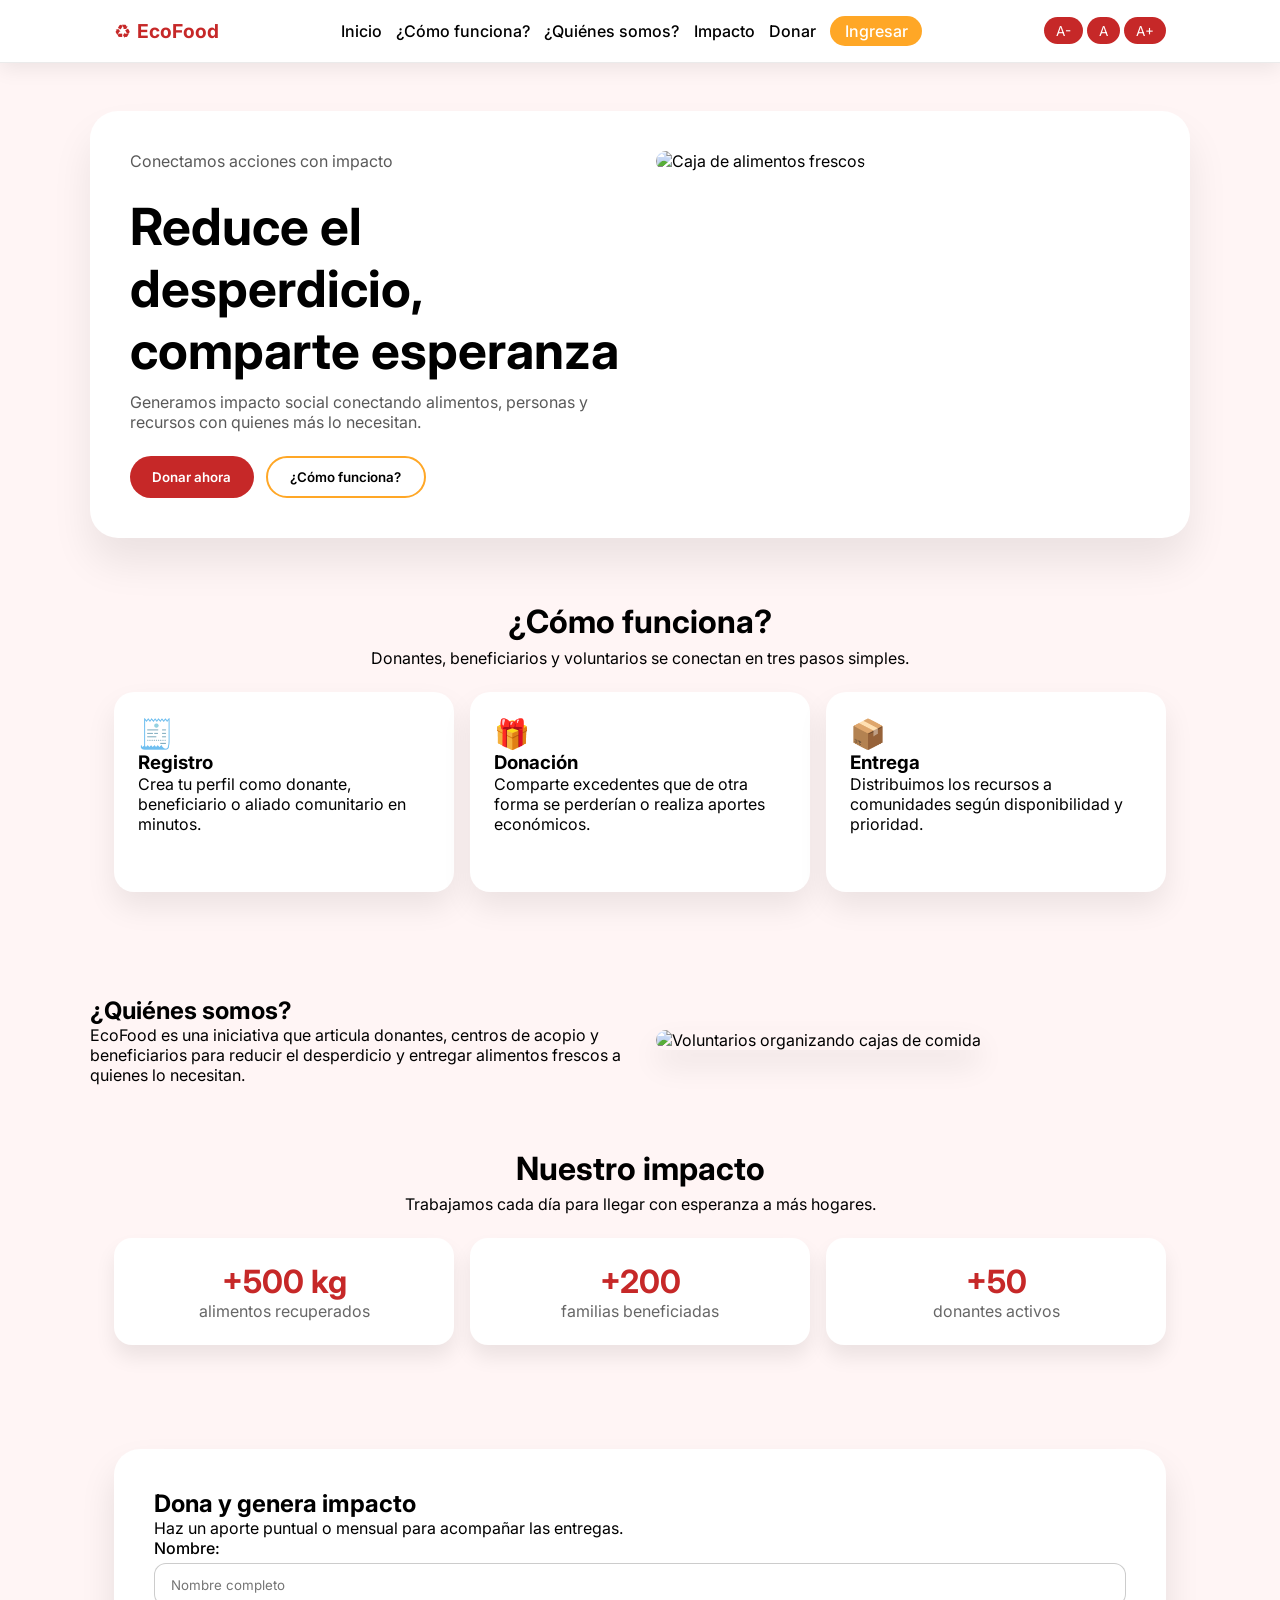
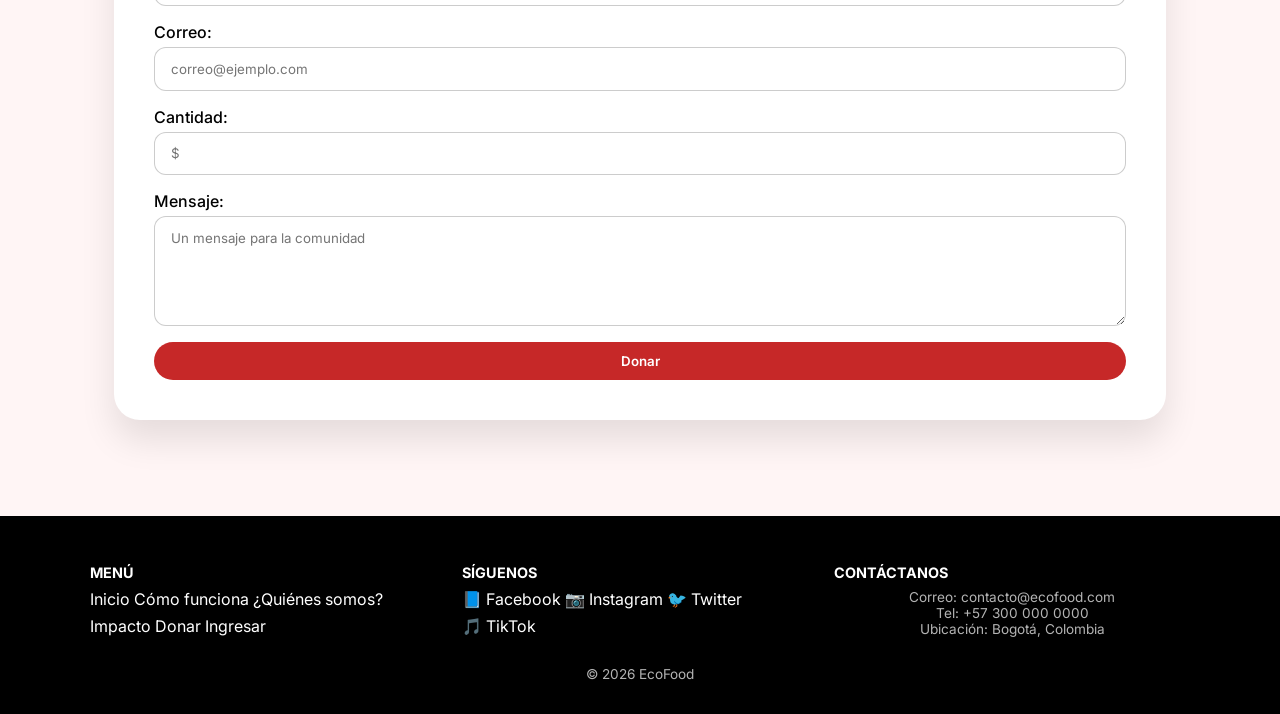
==== Ecofood/Index.html @ e8efbdf1 "Reconstruction of the design and color" ====
﻿<!DOCTYPE html>
<html lang="es">
  <head>
    <meta charset="UTF-8" />
    <meta name="viewport" content="width=device-width, initial-scale=1" />
    <title>EcoFood | Reduce el desperdicio</title>
    <link rel="preconnect" href="https://fonts.googleapis.com" />
    <link rel="preconnect" href="https://fonts.gstatic.com" crossorigin />
    <link
      href="https://fonts.googleapis.com/css2?family=Inter:wght@400;500;600;700&display=swap"
      rel="stylesheet"
    />
    <link rel="stylesheet" href="css/styles.css" />
  </head>
  <body>
    <header class="top-bar">
      <div class="top-bar__inner">
        <div class="logo">
          <span class="leaf">♻️</span>
          <span>EcoFood</span>
        </div>
        <nav>
          <a href="#inicio">Inicio</a>
          <a href="#como-funciona">¿Cómo funciona?</a>
          <a href="#quienes">¿Quiénes somos?</a>
          <a href="#impacto">Impacto</a>
          <a href="#donar">Donar</a>
          <a href="#login" class="nav-login">Ingresar</a>
        </nav>
        <div class="text-controls">
          <button type="button" class="text-control" data-font-control="decrease">A-</button>
          <button type="button" class="text-control" data-font-control="reset">A</button>
          <button type="button" class="text-control" data-font-control="increase">A+</button>
        </div>
      </div>
    </header>

    <main>
      <section class="hero" id="inicio">
        <div class="hero__copy">
          <p class="eyebrow">Conectamos acciones con impacto</p>
          <h1>Reduce el desperdicio, comparte esperanza</h1>
          <p>
            Generamos impacto social conectando alimentos, personas y recursos con quienes más lo necesitan.
          </p>
          <div class="hero__actions">
            <button class="solid">Donar ahora</button>
            <button class="outline">¿Cómo funciona?</button>
          </div>
        </div>
        <div class="hero__image">
          <img
            src="https://images.unsplash.com/photo-1434523219761-5c47e5a502f5?auto=format&fit=crop&w=800&q=80"
            alt="Caja de alimentos frescos"
          />
        </div>
      </section>

      <section class="how" id="como-funciona">
        <div class="section-heading">
          <h2>¿Cómo funciona?</h2>
          <p>Donantes, beneficiarios y voluntarios se conectan en tres pasos simples.</p>
        </div>
        <div class="grid">
          <article class="card">
            <span class="icon">🧾</span>
            <h3>Registro</h3>
            <p>Crea tu perfil como donante, beneficiario o aliado comunitario en minutos.</p>
          </article>
          <article class="card">
            <span class="icon">🎁</span>
            <h3>Donación</h3>
            <p>Comparte excedentes que de otra forma se perderían o realiza aportes económicos.</p>
          </article>
          <article class="card">
            <span class="icon">📦</span>
            <h3>Entrega</h3>
            <p>Distribuimos los recursos a comunidades según disponibilidad y prioridad.</p>
          </article>
        </div>
      </section>

      <section class="about" id="quienes">
        <div class="about__content">
          <div>
            <h2>¿Quiénes somos?</h2>
            <p>
              EcoFood es una iniciativa que articula donantes, centros de acopio y beneficiarios para reducir el desperdicio
              y entregar alimentos frescos a quienes lo necesitan.
            </p>
          </div>
          <div class="about__image">
            <img
              src="https://images.unsplash.com/photo-1504674900247-0877df9cc836?auto=format&fit=crop&w=600&q=80"
              alt="Voluntarios organizando cajas de comida"
            />
          </div>
        </div>
      </section>

      <section class="impact" id="impacto">
        <div class="section-heading">
          <h2>Nuestro impacto</h2>
          <p>Trabajamos cada día para llegar con esperanza a más hogares.</p>
        </div>
        <div class="impact__grid">
          <article>
            <p class="impact-value">+500 kg</p>
            <p class="impact-label">alimentos recuperados</p>
          </article>
          <article>
            <p class="impact-value">+200</p>
            <p class="impact-label">familias beneficiadas</p>
          </article>
          <article>
            <p class="impact-value">+50</p>
            <p class="impact-label">donantes activos</p>
          </article>
        </div>
      </section>

      <section class="donate" id="donar">
        <div class="donate__card">
          <h2>Dona y genera impacto</h2>
          <p>Haz un aporte puntual o mensual para acompañar las entregas.</p>
          <form class="donate__form">
            <label>
              Nombre:
              <input type="text" placeholder="Nombre completo" />
            </label>
            <label>
              Correo:
              <input type="email" placeholder="correo@ejemplo.com" />
            </label>
            <label>
              Cantidad:
              <input type="text" placeholder="$" />
            </label>
            <label>
              Mensaje:
              <textarea placeholder="Un mensaje para la comunidad"></textarea>
            </label>
            <button type="button" class="solid">Donar</button>
          </form>
        </div>
      </section>
    </main>

    <section class="auth-overlay" id="auth-overlay">
      <div class="auth-card">
        <button type="button" class="overlay-back" id="back-home">← Volver</button>
        <div class="auth-views">
          <article class="auth-panel login-panel active" id="login-panel">
            <h2>Iniciar sesión</h2>
            <form>
              <label>
                Correo:
                <input type="email" placeholder="correo@ejemplo.com" required />
              </label>
              <label>
                Contraseña:
                <input type="password" placeholder="********" required />
              </label>
              <button type="button" class="solid" id="login-submit">Ingresar</button>
            </form>
            <p class="auth-toggle">
              ¿No tienes cuenta?
              <button type="button" data-view="register">Regístrate</button>
            </p>
          </article>
          <article class="auth-panel" id="register-panel">
            <h2>Crear cuenta</h2>
            <form>
              <label>
                Nombre:
                <input type="text" placeholder="Nombre completo" />
              </label>
              <label>
                Correo:
                <input type="email" placeholder="correo@ejemplo.com" />
              </label>
              <label>
                Contraseña:
                <input type="password" placeholder="********" />
              </label>
              <label>
                Tipo de usuario:
                <input type="text" placeholder="Donante / Beneficiario" />
              </label>
              <button type="button" class="solid">Registrarse</button>
            </form>
            <p class="auth-toggle">
              ¿Ya tienes cuenta?
              <button type="button" data-view="login">Inicia sesión</button>
            </p>
          </article>
          <article class="auth-panel dashboard-panel" id="dashboard-panel">
            <div class="dashboard-header">
              <div>
                <p>Bienvenido, Admin</p>
                <h3>Panel de administración</h3>
              </div>
              <button type="button" class="outline" id="logout-dashboard">Cerrar sesión</button>
            </div>
            <div class="dashboard-grid">
              <article>
                <strong>120</strong>
                <span>Donantes registrados</span>
              </article>
              <article>
                <strong>80</strong>
                <span>Beneficiarios activos</span>
              </article>
              <article>
                <strong>45</strong>
                <span>Entregas del mes</span>
              </article>
            </div>
          </article>
        </div>
      </div>
    </section>

<footer class="site-footer">
  <div class="footer__grid">
    <div>
      <h4>Menú</h4>
      <a href="#inicio">Inicio</a>
      <a href="#como-funciona">Cómo funciona</a>
      <a href="#quienes">¿Quiénes somos?</a>
      <a href="#impacto">Impacto</a>
      <a href="#donar">Donar</a>
      <a href="#login">Ingresar</a>
    </div>
    <div>
      <h4>Síguenos</h4>
      <a href="#"><span class="footer-icon">📘</span>Facebook</a>
      <a href="#"><span class="footer-icon">📷</span>Instagram</a>
      <a href="#"><span class="footer-icon">🐦</span>Twitter</a>
      <a href="#"><span class="footer-icon">🎵</span>TikTok</a>
    </div>
    <div>
      <h4>Contáctanos</h4>
      <p>Correo: contacto@ecofood.com</p>
      <p>Tel: +57 300 000 0000</p>
      <p>Ubicación: Bogotá, Colombia</p>
    </div>
  </div>
  <p>© 2026 EcoFood</p>
</footer>
    <script src="js/app.js"></script>
  </body>
</html>
---- Ecofood/css/styles.css ----
:root {
  font-family: "Inter", system-ui, sans-serif;
  font-size: 16px;
  color: #000000;
  background-color: #fff5f5;
  --red-dark: #c62828;
  --red-light: #ef5350;
  --soft: #fff5f5;
  --orange: #ffa726;
  --black: #000000;
  --white: #ffffff;
}

* {
  box-sizing: border-box;
  margin: 0;
  padding: 0;
}

body {
  min-height: 100vh;
  background: var(--soft);
  color: var(--black);
}

a {
  color: inherit;
  text-decoration: none;
}

button {
  font-family: inherit;
  cursor: pointer;
  border: none;
}

.top-bar {
  background: var(--white);
  border-bottom: 1px solid rgba(0, 0, 0, 0.08);
  position: sticky;
  top: 0;
  z-index: 90;
  box-shadow: 0 5px 20px rgba(0, 0, 0, 0.08);
}

.top-bar__inner {
  max-width: 1100px;
  margin: 0 auto;
  padding: 1rem 1.5rem;
  display: flex;
  align-items: center;
  justify-content: space-between;
  gap: 1rem;
}

.logo {
  font-weight: 700;
  font-size: 1.2rem;
  display: flex;
  align-items: center;
  gap: 0.35rem;
  color: var(--red-dark);
}

.top-bar nav {
  display: flex;
  align-items: center;
  gap: 0.9rem;
  flex-wrap: wrap;
  font-weight: 500;
}

.nav-login {
  background: var(--orange);
  color: var(--white);
  border-radius: 999px;
  padding: 0.3rem 0.9rem;
}

.text-controls {
  display: flex;
  gap: 0.25rem;
}

.text-control {
  background: var(--red-dark);
  color: var(--white);
  border-radius: 999px;
  padding: 0.35rem 0.75rem;
  font-size: 0.85rem;
}

.main {
  padding-bottom: 3rem;
}

.hero {
  max-width: 1100px;
  margin: 3rem auto 2rem;
  padding: 2.5rem;
  border-radius: 28px;
  background: var(--white);
  box-shadow: 0 25px 40px rgba(0, 0, 0, 0.08);
  display: grid;
  grid-template-columns: repeat(auto-fit, minmax(280px, 1fr));
  gap: 2rem;
}

.hero__copy h1 {
  font-size: clamp(2.4rem, 4vw, 3.5rem);
  margin-bottom: 0.7rem;
}

.hero__copy p {
  margin-bottom: 1.5rem;
  color: rgba(0, 0, 0, 0.65);
}

.hero__actions {
  display: flex;
  gap: 0.75rem;
  flex-wrap: wrap;
}

.hero__image img {
  width: 100%;
  border-radius: 20px;
  object-fit: cover;
}

.solid {
  background: var(--red-dark);
  color: var(--white);
  padding: 0.7rem 1.4rem;
  border-radius: 999px;
  font-weight: 600;
}

.outline {
  background: transparent;
  border: 2px solid var(--orange);
  color: var(--black);
  padding: 0.7rem 1.4rem;
  border-radius: 999px;
  font-weight: 600;
}

.how,
.impact,
.donate {
  max-width: 1100px;
  margin: 0 auto 2.5rem;
  padding: 2rem 1.5rem;
}

.section-heading {
  text-align: center;
  margin-bottom: 1.5rem;
}

.section-heading h2 {
  font-size: 2rem;
  margin-bottom: 0.4rem;
}

.grid {
  display: grid;
  grid-template-columns: repeat(auto-fit, minmax(220px, 1fr));
  gap: 1rem;
}

.card {
  background: var(--white);
  border-radius: 20px;
  padding: 1.5rem;
  box-shadow: 0 15px 30px rgba(0, 0, 0, 0.08);
  min-height: 200px;
}

.card .icon {
  font-size: 1.8rem;
}

.about {
  background: var(--soft);
  padding: 2rem 1.5rem;
}

.about__content {
  max-width: 1100px;
  margin: 0 auto;
  display: grid;
  grid-template-columns: repeat(auto-fit, minmax(280px, 1fr));
  gap: 2rem;
  align-items: center;
}

.about__image img {
  width: 100%;
  border-radius: 20px;
  box-shadow: 0 15px 30px rgba(0, 0, 0, 0.08);
}

.impact__grid {
  display: grid;
  grid-template-columns: repeat(auto-fit, minmax(220px, 1fr));
  gap: 1rem;
}

.impact__grid article {
  background: var(--white);
  border-radius: 18px;
  padding: 1.5rem;
  text-align: center;
  box-shadow: 0 12px 20px rgba(0, 0, 0, 0.08);
}

.impact-value {
  font-size: 2rem;
  font-weight: 700;
  color: var(--red-dark);
}

.impact-label {
  color: rgba(0, 0, 0, 0.6);
}

.donate__card {
  background: var(--white);
  border-radius: 26px;
  padding: 2.5rem;
  box-shadow: 0 20px 35px rgba(0, 0, 0, 0.1);
}

.donate__form {
  display: flex;
  flex-direction: column;
  gap: 1rem;
}

.donate__form label {
  display: flex;
  flex-direction: column;
  gap: 0.3rem;
  font-weight: 500;
}

.donate__form input,
.donate__form textarea {
  padding: 0.8rem 1rem;
  border-radius: 12px;
  border: 1px solid rgba(0, 0, 0, 0.2);
  font-family: inherit;
}

.donate__form textarea {
  min-height: 110px;
  resize: vertical;
}

.auth-overlay {
  position: fixed;
  inset: 0;
  background: rgba(0, 0, 0, 0.45);
  display: none;
  align-items: center;
  justify-content: center;
  padding: 1rem;
}

.auth-overlay.active {
  display: flex;
}

.auth-card {
  background: var(--white);
  border-radius: 26px;
  padding: 2rem;
  width: min(540px, 100%);
  position: relative;
  box-shadow: 0 25px 40px rgba(0, 0, 0, 0.2);
}

.overlay-back {
  background: transparent;
  color: var(--red-dark);
  font-weight: 600;
  border: none;
  position: absolute;
  top: 1.2rem;
  left: 1.2rem;
}

.auth-views {
  display: grid;
}

.auth-panel {
  display: none;
  flex-direction: column;
  gap: 1rem;
}

.auth-panel.active {
  display: flex;
}

.auth-panel h2 {
  margin-bottom: 0.5rem;
}

.auth-panel form {
  display: flex;
  flex-direction: column;
  gap: 0.9rem;
}

.auth-panel label {
  font-weight: 500;
}

.auth-panel input {
  padding: 0.7rem 1rem;
  border-radius: 12px;
  border: 1px solid rgba(0, 0, 0, 0.3);
}

.auth-toggle {
  color: rgba(0, 0, 0, 0.6);
}

.auth-toggle button {
  background: none;
  border: none;
  color: var(--red-light);
  font-weight: 700;
  cursor: pointer;
}

.dashboard-panel {
  background: #fdfdfd;
  padding: 1.25rem;
  border-radius: 18px;
  box-shadow: 0 18px 30px rgba(0, 0, 0, 0.12);
}

.dashboard-header {
  display: flex;
  justify-content: space-between;
  align-items: center;
  margin-bottom: 1rem;
}

.dashboard-header p {
  font-size: 0.9rem;
  color: rgba(0, 0, 0, 0.65);
}

.dashboard-grid {
  display: grid;
  grid-template-columns: repeat(auto-fit, minmax(140px, 1fr));
  gap: 0.9rem;
}

.dashboard-grid article {
  background: var(--orange);
  color: var(--white);
  border-radius: 14px;
  padding: 1rem;
  text-align: center;
}

.dashboard-grid strong {
  font-size: 1.6rem;
  display: block;
}

.site-footer {
  background: var(--black);
  color: var(--white);
  padding: 3rem 1.5rem 2rem;
  margin-top: 4rem;
}

.footer__grid {
  max-width: 1100px;
  margin: 0 auto 1.5rem;
  display: grid;
  grid-template-columns: repeat(auto-fit, minmax(200px, 1fr));
  gap: 1rem;
}

.footer__grid h4 {
  text-transform: uppercase;
  font-size: 0.9rem;
  margin-bottom: 0.5rem;
}

.footer__grid a {
  display: inline-flex;
  align-items: center;
  gap: 0.25rem;
  margin-bottom: 0.4rem;
  color: var(--white);
}

.site-footer p {
  text-align: center;
  font-size: 0.85rem;
  color: rgba(255, 255, 255, 0.7);
}

@media (max-width: 640px) {
  .top-bar__inner {
    flex-direction: column;
    align-items: flex-start;
  }

  .hero {
    padding: 1.8rem;
  }

  .auth-card {
    padding: 1.5rem;
  }
}
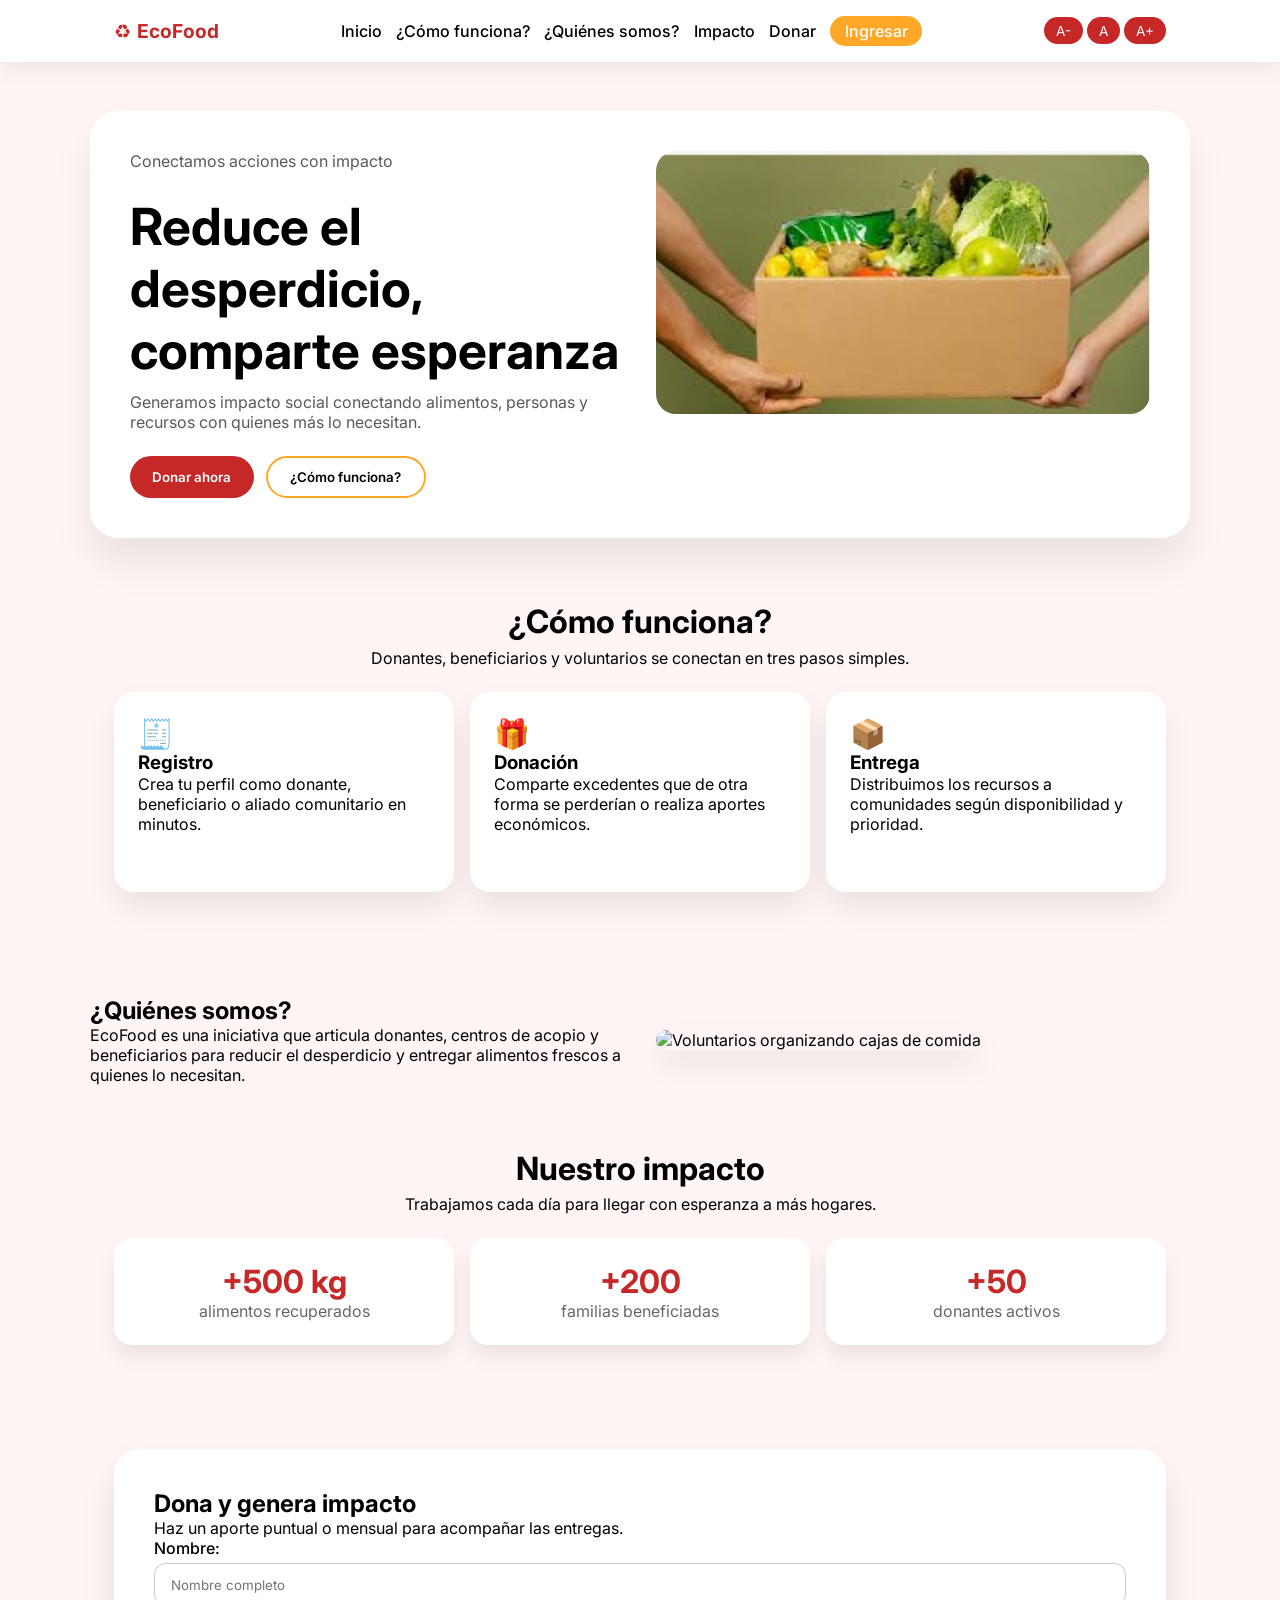
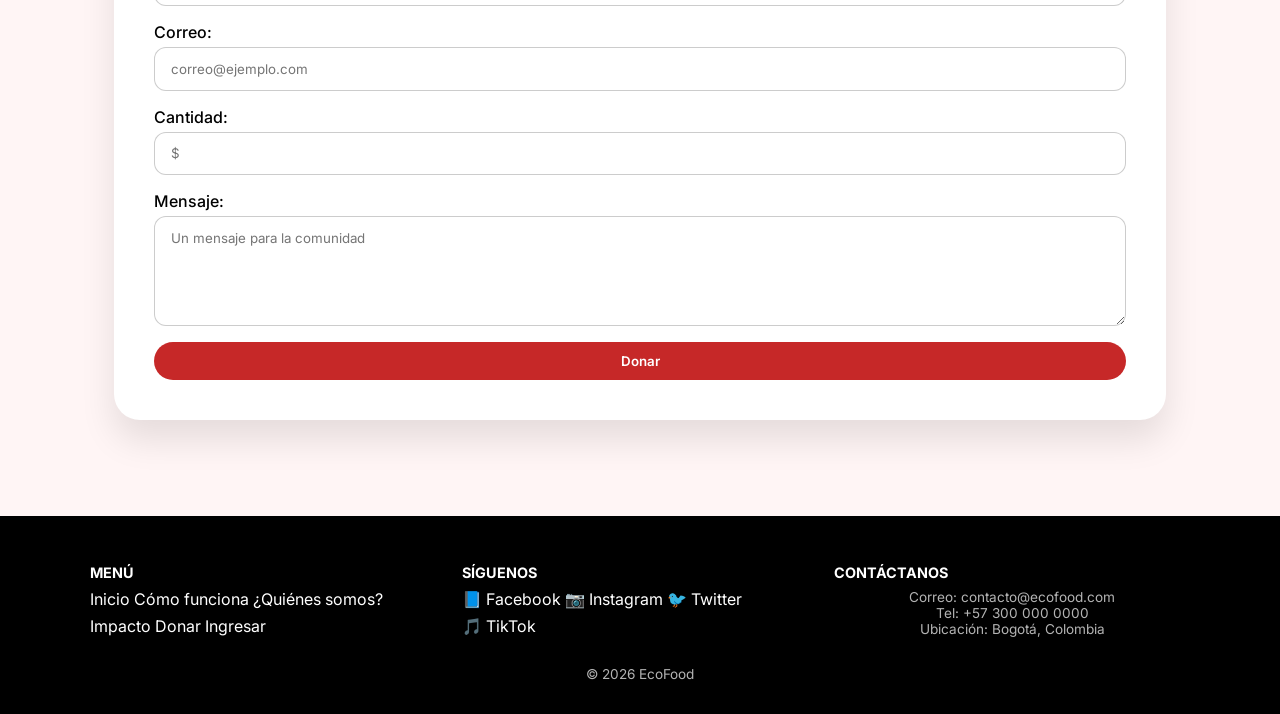
==== commit 63889d83: "add imgs" ====
--- a/Ecofood/Index.html
+++ b/Ecofood/Index.html
@@ -50,8 +50,8 @@
         </div>
         <div class="hero__image">
           <img
-            src="https://images.unsplash.com/photo-1434523219761-5c47e5a502f5?auto=format&fit=crop&w=800&q=80"
-            alt="Caja de alimentos frescos"
+            src="./img/img_01.jpeg"
+            alt="Caja de alimentos frescoss"
           />
         </div>
       </section>
@@ -91,7 +91,7 @@
           </div>
           <div class="about__image">
             <img
-              src="https://images.unsplash.com/photo-1504674900247-0877df9cc836?auto=format&fit=crop&w=600&q=80"
+              src="./img/img_02.jpeg"
               alt="Voluntarios organizando cajas de comida"
             />
           </div>
@@ -165,7 +165,7 @@
             </form>
             <p class="auth-toggle">
               ¿No tienes cuenta?
-              <button type="button" data-view="register">Regístrate</button>
+              <button type="button" data-auth-view="register-panel">Regístrate</button>
             </p>
           </article>
           <article class="auth-panel" id="register-panel">
@@ -191,17 +191,38 @@
             </form>
             <p class="auth-toggle">
               ¿Ya tienes cuenta?
-              <button type="button" data-view="login">Inicia sesión</button>
+              <button type="button" data-auth-view="login-panel">Inicia sesión</button>
             </p>
           </article>
-          <article class="auth-panel dashboard-panel" id="dashboard-panel">
-            <div class="dashboard-header">
-              <div>
-                <p>Bienvenido, Admin</p>
-                <h3>Panel de administración</h3>
-              </div>
-              <button type="button" class="outline" id="logout-dashboard">Cerrar sesión</button>
-            </div>
+        </div>
+      </div>
+    </section>
+
+    <section class="dashboard-page" id="dashboard-page">
+      <aside class="dashboard-sidebar">
+        <div class="dashboard-avatar">
+          <div></div>
+          <p>Admin</p>
+        </div>
+        <nav>
+          <a href="#" data-view="inicio">Inicio</a>
+          <a href="#" data-view="inventario">Inventario</a>
+          <a href="#" data-view="donantes">Donantes</a>
+          <a href="#" data-view="beneficiarios">Beneficiarios</a>
+          <a href="#" data-view="roles">Roles</a>
+          <a href="#" data-view="reportes">Reportes</a>
+        </nav>
+      </aside>
+      <div class="dashboard-body">
+        <header class="dashboard-header">
+          <div>
+            <p>Bienvenido, Admin</p>
+            <h3>Panel de administración</h3>
+          </div>
+          <button type="button" class="solid" id="logout-dashboard">Cerrar sesión</button>
+        </header>
+        <div class="dashboard-panels">
+          <article class="dashboard-content active" data-view="inicio">
             <div class="dashboard-grid">
               <article>
                 <strong>120</strong>
@@ -212,9 +233,191 @@
                 <span>Beneficiarios activos</span>
               </article>
               <article>
+                <strong>80</strong>
+                <span>Beneficiarios activos</span>
+              </article>
+              <article>
                 <strong>45</strong>
                 <span>Entregas del mes</span>
               </article>
+            </div>
+            <div class="dashboard-chart">
+              <p>Donativos por mes</p>
+              <div class="chart-bars">
+                <span></span>
+                <span></span>
+                <span></span>
+                <span></span>
+              </div>
+            </div>
+          </article>
+          <article class="dashboard-content" data-view="inventario">
+            <h4>Inventario</h4>
+            <div class="table-card">
+              <table>
+                <thead>
+                  <tr>
+                    <th>Producto</th>
+                    <th>Cantidad</th>
+                    <th>Estado</th>
+                    <th>Fecha</th>
+                  </tr>
+                </thead>
+                <tbody>
+                  <tr>
+                    <td>Arroz</td>
+                    <td>50 kg</td>
+                    <td class="status-ok">Disponible</td>
+                    <td>10/03/2026</td>
+                  </tr>
+                  <tr>
+                    <td>Lentejas</td>
+                    <td>30 kg</td>
+                    <td class="status-low">Bajo stock</td>
+                    <td>08/03/2026</td>
+                  </tr>
+                  <tr>
+                    <td>Aceite</td>
+                    <td>20 L</td>
+                    <td class="status-ok">Disponible</td>
+                    <td>05/03/2026</td>
+                  </tr>
+                </tbody>
+              </table>
+              <button type="button" class="outline">+ Agregar producto</button>
+            </div>
+          </article>
+          <article class="dashboard-content" data-view="donantes">
+            <h4>Donantes</h4>
+            <div class="table-card">
+              <table>
+                <thead>
+                  <tr>
+                    <th>Nombre</th>
+                    <th>Correo</th>
+                    <th>Tipo</th>
+                    <th>Estado</th>
+                  </tr>
+                </thead>
+                <tbody>
+                  <tr>
+                    <td>María Gómez</td>
+                    <td>maria@email.com</td>
+                    <td>Dinero</td>
+                    <td class="status-ok">Activo</td>
+                  </tr>
+                  <tr>
+                    <td>Juan Pérez</td>
+                    <td>juan@email.com</td>
+                    <td>Alimentos</td>
+                    <td class="status-ok">Activo</td>
+                  </tr>
+                  <tr>
+                    <td>Laura Pérez</td>
+                    <td>laura@email.com</td>
+                    <td>Mixto</td>
+                    <td class="status-low">Inactivo</td>
+                  </tr>
+                </tbody>
+              </table>
+              <button type="button" class="solid">Ver detalle</button>
+            </div>
+          </article>
+          <article class="dashboard-content" data-view="beneficiarios">
+            <h4>Beneficiarios</h4>
+            <div class="table-card">
+              <table>
+                <thead>
+                  <tr>
+                    <th>Nombre</th>
+                    <th>Correo</th>
+                    <th>Tipo ayuda</th>
+                    <th>Estado</th>
+                  </tr>
+                </thead>
+                <tbody>
+                  <tr>
+                    <td>Pedro Martínez</td>
+                    <td>pedro@email.com</td>
+                    <td>Alimentos</td>
+                    <td class="status-ok">Activo</td>
+                  </tr>
+                  <tr>
+                    <td>Ana Torres</td>
+                    <td>ana@email.com</td>
+                    <td>Economía</td>
+                    <td class="status-pending">Pendiente</td>
+                  </tr>
+                  <tr>
+                    <td>Luis Ramírez</td>
+                    <td>luis@email.com</td>
+                    <td>Mixto</td>
+                    <td class="status-low">Inactivo</td>
+                  </tr>
+                </tbody>
+              </table>
+              <button type="button" class="outline">Ver detalle</button>
+            </div>
+          </article>
+          <article class="dashboard-content" data-view="roles">
+            <h4>Roles</h4>
+            <div class="table-card">
+              <table>
+                <thead>
+                  <tr>
+                    <th>Nombre</th>
+                    <th>Correo</th>
+                    <th>Rol</th>
+                    <th>Acción</th>
+                  </tr>
+                </thead>
+                <tbody>
+                  <tr>
+                    <td>Juan Pérez</td>
+                    <td>juan@email.com</td>
+                    <td>Donante</td>
+                    <td><button class="outline">Cambiar</button></td>
+                  </tr>
+                  <tr>
+                    <td>Carlos Ruiz</td>
+                    <td>carlos@email.com</td>
+                    <td>Administrador</td>
+                    <td><button class="outline">Cambiar</button></td>
+                  </tr>
+                  <tr>
+                    <td>Ana López</td>
+                    <td>ana@email.com</td>
+                    <td>Beneficiario</td>
+                    <td><button class="outline">Cambiar</button></td>
+                  </tr>
+                </tbody>
+              </table>
+            </div>
+          </article>
+          <article class="dashboard-content" data-view="reportes">
+            <h4>Reportes</h4>
+            <div class="dashboard-grid">
+              <article>
+                <strong>$2.000.000</strong>
+                <span>Total donaciones</span>
+              </article>
+              <article>
+                <strong>120</strong>
+                <span>Total entregas</span>
+              </article>
+              <article>
+                <strong>80</strong>
+                <span>Beneficiarios activos</span>
+              </article>
+            </div>
+            <div class="dashboard-chart">
+              <p>Distribución de ayudas</p>
+              <div class="chart-bars">
+                <span></span>
+                <span></span>
+                <span></span>
+                <span></span>
+              </div>
             </div>
           </article>
         </div>
--- a/Ecofood/css/styles.css
+++ b/Ecofood/css/styles.css
@@ -258,6 +258,155 @@
   resize: vertical;
 }
 
+.dashboard-page {
+  display: none;
+}
+
+.dashboard-page.active {
+  display: flex;
+  gap: 1.5rem;
+  padding: 2rem;
+  min-height: 80vh;
+  background: var(--soft);
+}
+
+.dashboard-sidebar {
+  width: 220px;
+  background: var(--red-dark);
+  border-radius: 24px;
+  padding: 2rem 1.2rem;
+  color: var(--white);
+  display: flex;
+  flex-direction: column;
+  gap: 1.2rem;
+  min-height: 430px;
+}
+
+.dashboard-avatar {
+  display: flex;
+  flex-direction: column;
+  align-items: center;
+  gap: 0.4rem;
+  font-weight: 600;
+}
+
+.dashboard-avatar div {
+  width: 70px;
+  height: 70px;
+  border-radius: 50%;
+  background: var(--white);
+}
+
+.dashboard-sidebar nav {
+  display: flex;
+  flex-direction: column;
+  gap: 0.5rem;
+  margin-top: 1rem;
+}
+
+.dashboard-sidebar a {
+  color: var(--white);
+  font-weight: 500;
+}
+
+.dashboard-body {
+  flex: 1;
+  background: var(--white);
+  border-radius: 28px;
+  padding: 2rem;
+  box-shadow: 0 20px 30px rgba(0, 0, 0, 0.08);
+  display: flex;
+  flex-direction: column;
+  gap: 1.5rem;
+}
+
+.dashboard-header {
+  display: flex;
+  justify-content: space-between;
+  align-items: center;
+}
+
+.dashboard-header p {
+  font-size: 0.85rem;
+  color: rgba(0, 0, 0, 0.7);
+}
+
+.dashboard-chart {
+  background: #fff5f5;
+  border-radius: 20px;
+  padding: 1.5rem;
+  box-shadow: inset 0 0 0 1px rgba(0, 0, 0, 0.08);
+}
+
+.chart-bars {
+  display: flex;
+  gap: 0.8rem;
+  margin-top: 1rem;
+  align-items: flex-end;
+}
+
+.chart-bars span {
+  flex: 1;
+  height: 70px;
+  background: var(--orange);
+  border-radius: 10px;
+}
+
+.table-card {
+  background: #fff;
+  border-radius: 18px;
+  padding: 1.5rem;
+  box-shadow: 0 15px 30px rgba(0, 0, 0, 0.08);
+  margin-bottom: 1.2rem;
+  display: flex;
+  flex-direction: column;
+  gap: 0.9rem;
+}
+
+.table-card table {
+  width: 100%;
+  border-collapse: collapse;
+}
+
+.table-card th,
+.table-card td {
+  text-align: left;
+  padding: 0.65rem 0.4rem;
+  border-bottom: 1px solid rgba(0, 0, 0, 0.05);
+  font-weight: 500;
+}
+
+.status-ok {
+  color: #128c4d;
+  font-weight: 600;
+}
+
+.status-low {
+  color: #c62828;
+  font-weight: 600;
+}
+
+.status-pending {
+  color: #ef5350;
+  font-weight: 600;
+}
+
+.dashboard-content {
+  display: none;
+  flex-direction: column;
+  gap: 1rem;
+}
+
+.dashboard-content.active {
+  display: flex;
+}
+
+.dashboard-sidebar a.active {
+  background: rgba(255, 255, 255, 0.15);
+  border-radius: 999px;
+  padding: 0.4rem 0.9rem;
+}
+
 .auth-overlay {
   position: fixed;
   inset: 0;
@@ -410,6 +559,27 @@
   color: rgba(255, 255, 255, 0.7);
 }
 
+body.dashboard-active {
+  background: var(--soft);
+}
+
+body.dashboard-active .top-bar,
+body.dashboard-active main,
+body.dashboard-active .auth-overlay {
+  display: none;
+}
+
+body.dashboard-active .dashboard-page {
+  display: flex;
+}
+
+body.overlay-active header,
+body.overlay-active main,
+body.overlay-active .dashboard-page,
+body.overlay-active .site-footer {
+  display: none;
+}
+
 @media (max-width: 640px) {
   .top-bar__inner {
     flex-direction: column;
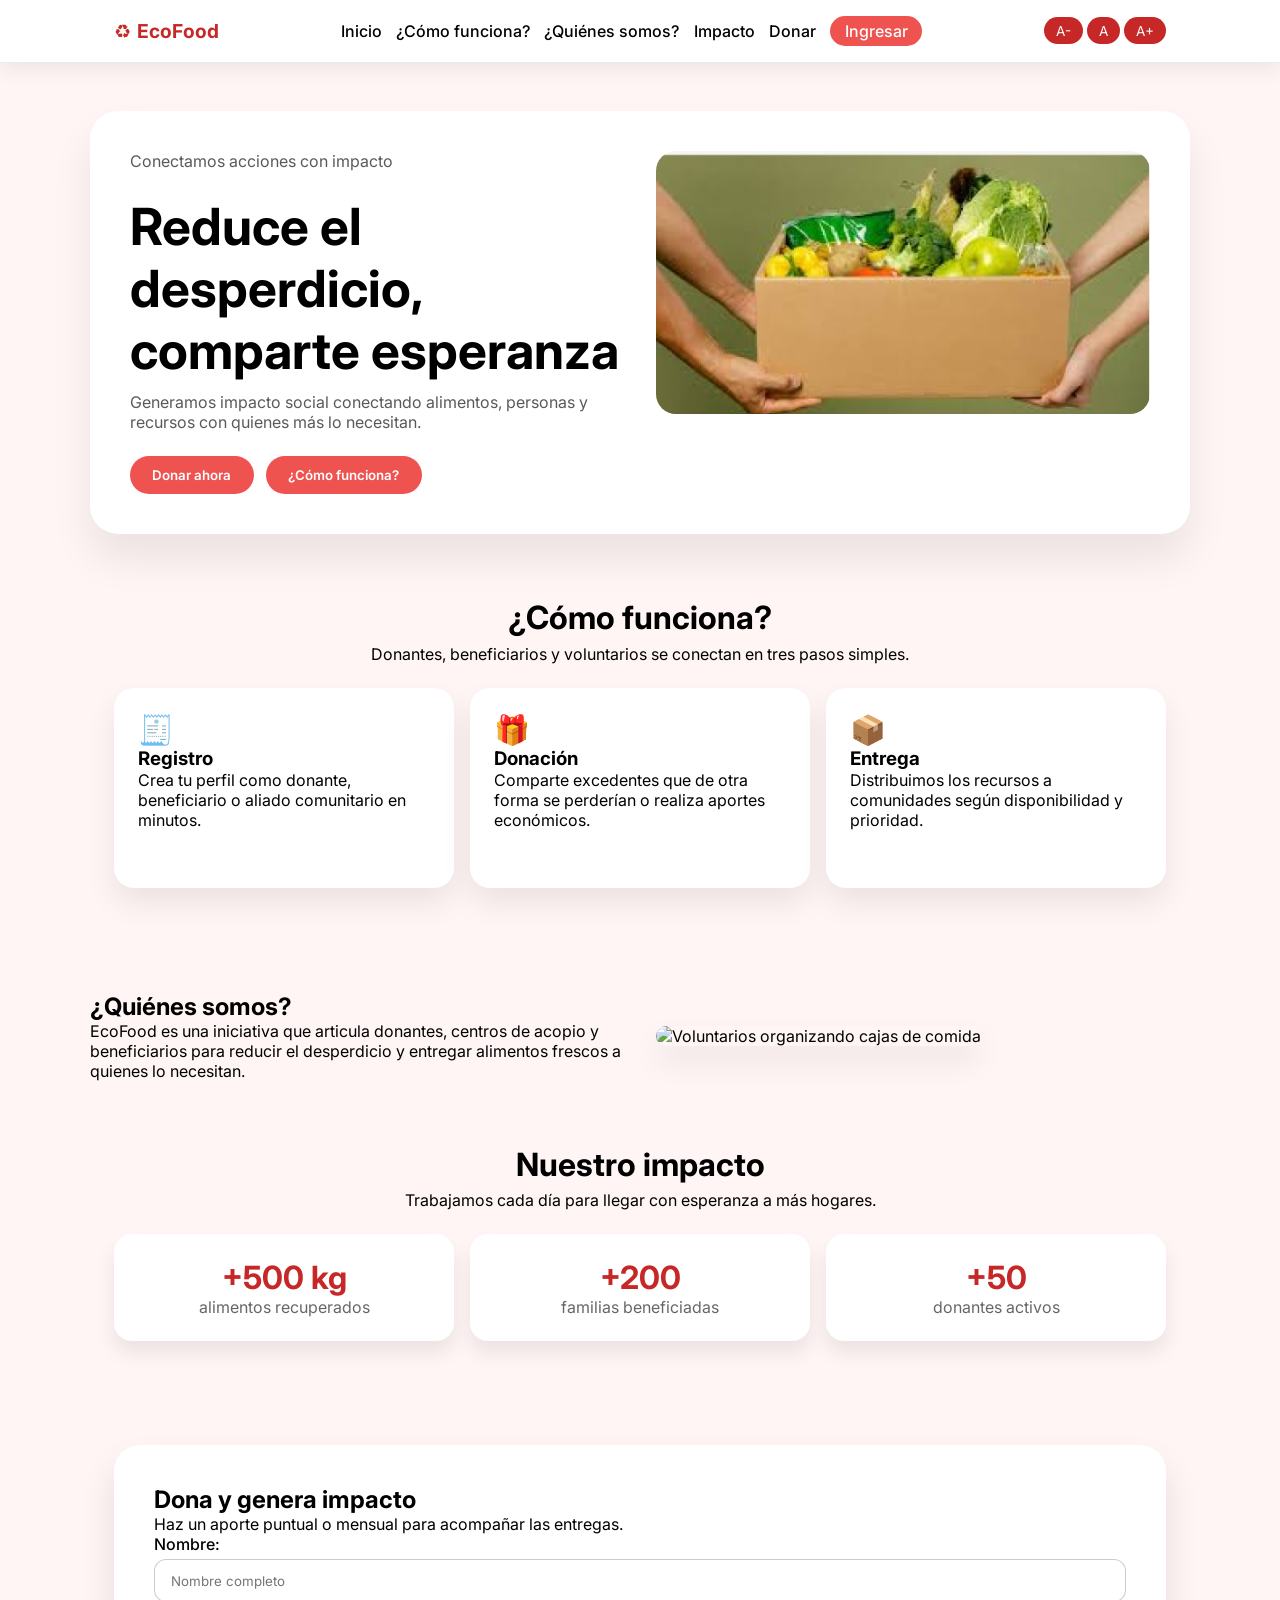
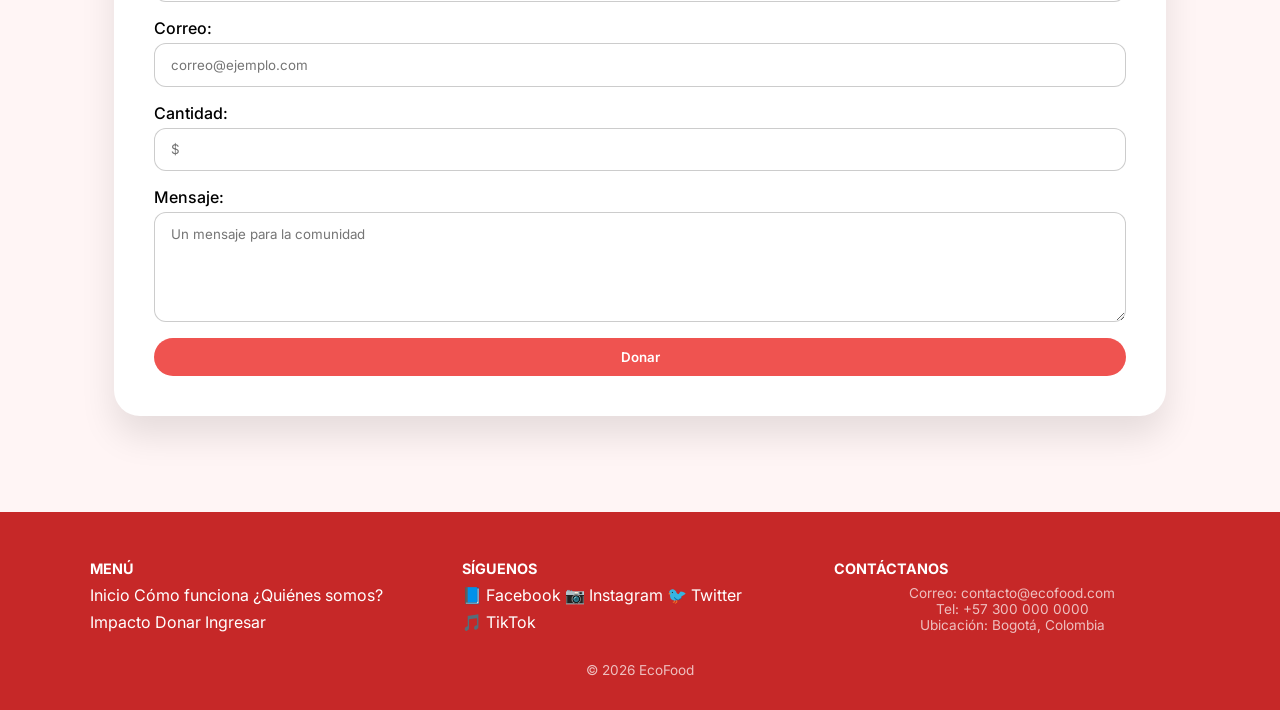
==== commit a8e9a08b: "Add beneficiary panel and style labeling" ====
--- a/Ecofood/Index.html
+++ b/Ecofood/Index.html
@@ -204,13 +204,18 @@
           <div></div>
           <p>Admin</p>
         </div>
-        <nav>
+        <nav class="sidebar-nav">
           <a href="#" data-view="inicio">Inicio</a>
           <a href="#" data-view="inventario">Inventario</a>
           <a href="#" data-view="donantes">Donantes</a>
           <a href="#" data-view="beneficiarios">Beneficiarios</a>
           <a href="#" data-view="roles">Roles</a>
           <a href="#" data-view="reportes">Reportes</a>
+          <div class="sidebar-divider"></div>
+          <span class="sidebar-label">Beneficiario</span>
+          <a href="#" data-view="beneficiario-inicio">Inicio</a>
+          <a href="#" data-view="beneficiario-ayudas">Mis ayudas</a>
+          <a href="#" data-view="beneficiario-cuenta">Mi cuenta</a>
         </nav>
       </aside>
       <div class="dashboard-body">
@@ -418,6 +423,68 @@
                 <span></span>
                 <span></span>
               </div>
+            </div>
+          </article>
+          <article class="dashboard-content" data-view="beneficiario-inicio">
+            <h4>Bienvenido, Beneficiario</h4>
+            <div class="dashboard-grid">
+              <article>
+                <strong>Activo</strong>
+                <span>Estado del beneficio</span>
+              </article>
+              <article>
+                <strong>3</strong>
+                <span>Ayudas recibidas</span>
+              </article>
+              <article>
+                <strong>10/03/2026</strong>
+                <span>Última entrega</span>
+              </article>
+            </div>
+            <div class="dashboard-chart">
+              <p>Distribución de ayudas</p>
+              <div class="chart-bars">
+                <span></span>
+                <span></span>
+                <span></span>
+                <span></span>
+              </div>
+            </div>
+          </article>
+          <article class="dashboard-content" data-view="beneficiario-ayudas">
+            <h4>Mis ayudas</h4>
+            <div class="table-card">
+              <table>
+                <thead>
+                  <tr>
+                    <th>Fecha</th>
+                    <th>Tipo de ayuda</th>
+                    <th>Estado</th>
+                  </tr>
+                </thead>
+                <tbody>
+                  <tr>
+                    <td>10/03/2026</td>
+                    <td>Alimentos</td>
+                    <td class="status-ok">Entregada</td>
+                  </tr>
+                  <tr>
+                    <td>01/03/2026</td>
+                    <td>Economía</td>
+                    <td class="status-pending">Pendiente</td>
+                  </tr>
+                </tbody>
+              </table>
+              <button type="button" class="outline">Ver historial</button>
+            </div>
+          </article>
+          <article class="dashboard-content" data-view="beneficiario-cuenta">
+            <h4>Mi cuenta</h4>
+            <div class="table-card">
+              <p><strong>Nombre:</strong> Pepito Pérez</p>
+              <p><strong>Correo:</strong> pepito@example.com</p>
+              <p><strong>Tipo:</strong> Beneficiario</p>
+              <button type="button" class="solid">Editar perfil</button>
             </div>
           </article>
         </div>
--- a/Ecofood/css/styles.css
+++ b/Ecofood/css/styles.css
@@ -1,3 +1,4 @@
+/* VARIABLES GLOBALES: paleta de colores y tipografía base de la aplicación */
 :root {
   font-family: "Inter", system-ui, sans-serif;
   font-size: 16px;
@@ -11,29 +12,41 @@
   --white: #ffffff;
 }
 
+/* RESETEO GLOBAL: elimina márgenes y aplica box-sizing uniforme */
 * {
   box-sizing: border-box;
   margin: 0;
   padding: 0;
 }
 
+/* BASE GENERAL: cuerpo, enlaces y botones sin estilos específicos */
 body {
   min-height: 100vh;
   background: var(--soft);
   color: var(--black);
 }
 
+/* TIPOGRAFÍA GLOBAL: aplica misma fuente a controles */
+body,
+button,
+input,
+textarea {
+  font-family: inherit;
+}
+
+/* ENLACES: heredan color y no subrayan */
 a {
   color: inherit;
   text-decoration: none;
 }
 
+/* BOTONES BASE: cursor y borde neutro */
 button {
-  font-family: inherit;
   cursor: pointer;
   border: none;
 }
 
+/* CABECERA PRINCIPAL: barra superior fija, logo y navegación */
 .top-bar {
   background: var(--white);
   border-bottom: 1px solid rgba(0, 0, 0, 0.08);
@@ -43,6 +56,7 @@
   box-shadow: 0 5px 20px rgba(0, 0, 0, 0.08);
 }
 
+/* CABECERA - CONTENEDOR INTERNO */
 .top-bar__inner {
   max-width: 1100px;
   margin: 0 auto;
@@ -53,6 +67,7 @@
   gap: 1rem;
 }
 
+/* CABECERA - LOGOTIPO */
 .logo {
   font-weight: 700;
   font-size: 1.2rem;
@@ -62,6 +77,7 @@
   color: var(--red-dark);
 }
 
+/* CABECERA - NAVEGACIÓN */
 .top-bar nav {
   display: flex;
   align-items: center;
@@ -70,18 +86,21 @@
   font-weight: 500;
 }
 
+/* CABECERA - BOTÓN INGRESAR */
 .nav-login {
-  background: var(--orange);
+  background: var(--red-light);
   color: var(--white);
   border-radius: 999px;
   padding: 0.3rem 0.9rem;
 }
 
+/* CABECERA - CONTROLES TIPOGRAFÍA */
 .text-controls {
   display: flex;
   gap: 0.25rem;
 }
 
+/* CABECERA - BOTONES A+/A- */
 .text-control {
   background: var(--red-dark);
   color: var(--white);
@@ -90,10 +109,7 @@
   font-size: 0.85rem;
 }
 
-.main {
-  padding-bottom: 3rem;
-}
-
+/* HERO PRINCIPAL: mensaje de bienvenida y acciones principales */
 .hero {
   max-width: 1100px;
   margin: 3rem auto 2rem;
@@ -106,45 +122,51 @@
   gap: 2rem;
 }
 
+/* HERO - TITULO PRINCIPAL */
 .hero__copy h1 {
   font-size: clamp(2.4rem, 4vw, 3.5rem);
   margin-bottom: 0.7rem;
 }
 
+/* HERO - PARRAFO SECUNDARIO */
 .hero__copy p {
   margin-bottom: 1.5rem;
   color: rgba(0, 0, 0, 0.65);
 }
 
+/* HERO - CONJUNTO DE BOTONES */
 .hero__actions {
   display: flex;
   gap: 0.75rem;
   flex-wrap: wrap;
 }
 
+/* HERO - IMAGEN DECORATIVA */
 .hero__image img {
   width: 100%;
   border-radius: 20px;
   object-fit: cover;
 }
 
-.solid {
-  background: var(--red-dark);
+/* BOTONES PRINCIPALES: color uniforme para acciones primarias */
+.solid,
+.outline {
+  background: var(--red-light);
   color: var(--white);
   padding: 0.7rem 1.4rem;
   border-radius: 999px;
   font-weight: 600;
-}
-
-.outline {
-  background: transparent;
-  border: 2px solid var(--orange);
-  color: var(--black);
-  padding: 0.7rem 1.4rem;
-  border-radius: 999px;
-  font-weight: 600;
-}
-
+  border: none;
+  transition: transform 0.2s ease;
+}
+
+/* BOTONES PRINCIPALES - EFECTO HOVER */
+.solid:hover,
+.outline:hover {
+  transform: translateY(-2px);
+}
+
+/* SECCIONES INFORMATIVAS: cómo funciona, impacto y donaciones */
 .how,
 .impact,
 .donate {
@@ -153,22 +175,26 @@
   padding: 2rem 1.5rem;
 }
 
+/* SECCION - TITULO CENTRAL */
 .section-heading {
   text-align: center;
   margin-bottom: 1.5rem;
 }
 
+/* SECCION - SUBTITULO */
 .section-heading h2 {
   font-size: 2rem;
   margin-bottom: 0.4rem;
 }
 
+/* GRID DE CARDS */
 .grid {
   display: grid;
   grid-template-columns: repeat(auto-fit, minmax(220px, 1fr));
   gap: 1rem;
 }
 
+/* CARD INFORMATIVA */
 .card {
   background: var(--white);
   border-radius: 20px;
@@ -177,15 +203,18 @@
   min-height: 200px;
 }
 
+/* ICONO DE CARD */
 .card .icon {
   font-size: 1.8rem;
 }
 
+/* ABOUT - FONDO LIGERO */
 .about {
   background: var(--soft);
   padding: 2rem 1.5rem;
 }
 
+/* ABOUT - CONTENEDOR PRINCIPAL */
 .about__content {
   max-width: 1100px;
   margin: 0 auto;
@@ -195,18 +224,21 @@
   align-items: center;
 }
 
+/* ABOUT - IMAGEN */
 .about__image img {
   width: 100%;
   border-radius: 20px;
   box-shadow: 0 15px 30px rgba(0, 0, 0, 0.08);
 }
 
+/* IMPACT - CONTAINER DE ESTADISTICAS */
 .impact__grid {
   display: grid;
   grid-template-columns: repeat(auto-fit, minmax(220px, 1fr));
   gap: 1rem;
 }
 
+/* IMPACT - TARJETAS */
 .impact__grid article {
   background: var(--white);
   border-radius: 18px;
@@ -215,16 +247,19 @@
   box-shadow: 0 12px 20px rgba(0, 0, 0, 0.08);
 }
 
+/* IMPACT - VALOR PRINCIPAL */
 .impact-value {
   font-size: 2rem;
   font-weight: 700;
   color: var(--red-dark);
 }
 
+/* IMPACT - DESCRIPCION */
 .impact-label {
   color: rgba(0, 0, 0, 0.6);
 }
 
+/* DONATE - TARJETA */
 .donate__card {
   background: var(--white);
   border-radius: 26px;
@@ -232,12 +267,14 @@
   box-shadow: 0 20px 35px rgba(0, 0, 0, 0.1);
 }
 
+/* DONATE - FORMULARIO */
 .donate__form {
   display: flex;
   flex-direction: column;
   gap: 1rem;
 }
 
+/* DONATE - ETIQUETAS */
 .donate__form label {
   display: flex;
   flex-direction: column;
@@ -245,115 +282,24 @@
   font-weight: 500;
 }
 
+/* DONATE - CAMPOS */
 .donate__form input,
 .donate__form textarea {
   padding: 0.8rem 1rem;
   border-radius: 12px;
   border: 1px solid rgba(0, 0, 0, 0.2);
-  font-family: inherit;
-}
-
+}
+
+/* DONATE - TEXTAREA */
 .donate__form textarea {
   min-height: 110px;
   resize: vertical;
 }
 
-.dashboard-page {
-  display: none;
-}
-
-.dashboard-page.active {
-  display: flex;
-  gap: 1.5rem;
-  padding: 2rem;
-  min-height: 80vh;
-  background: var(--soft);
-}
-
-.dashboard-sidebar {
-  width: 220px;
+/* TABLAS Y ESTADOS: tablas de inventario, donantes y beneficiarios */
+.table-card {
   background: var(--red-dark);
-  border-radius: 24px;
-  padding: 2rem 1.2rem;
-  color: var(--white);
-  display: flex;
-  flex-direction: column;
-  gap: 1.2rem;
-  min-height: 430px;
-}
-
-.dashboard-avatar {
-  display: flex;
-  flex-direction: column;
-  align-items: center;
-  gap: 0.4rem;
-  font-weight: 600;
-}
-
-.dashboard-avatar div {
-  width: 70px;
-  height: 70px;
-  border-radius: 50%;
-  background: var(--white);
-}
-
-.dashboard-sidebar nav {
-  display: flex;
-  flex-direction: column;
-  gap: 0.5rem;
-  margin-top: 1rem;
-}
-
-.dashboard-sidebar a {
-  color: var(--white);
-  font-weight: 500;
-}
-
-.dashboard-body {
-  flex: 1;
-  background: var(--white);
-  border-radius: 28px;
-  padding: 2rem;
-  box-shadow: 0 20px 30px rgba(0, 0, 0, 0.08);
-  display: flex;
-  flex-direction: column;
-  gap: 1.5rem;
-}
-
-.dashboard-header {
-  display: flex;
-  justify-content: space-between;
-  align-items: center;
-}
-
-.dashboard-header p {
-  font-size: 0.85rem;
-  color: rgba(0, 0, 0, 0.7);
-}
-
-.dashboard-chart {
-  background: #fff5f5;
-  border-radius: 20px;
-  padding: 1.5rem;
-  box-shadow: inset 0 0 0 1px rgba(0, 0, 0, 0.08);
-}
-
-.chart-bars {
-  display: flex;
-  gap: 0.8rem;
-  margin-top: 1rem;
-  align-items: flex-end;
-}
-
-.chart-bars span {
-  flex: 1;
-  height: 70px;
-  background: var(--orange);
-  border-radius: 10px;
-}
-
-.table-card {
-  background: #fff;
+  color: var(--white);
   border-radius: 18px;
   padding: 1.5rem;
   box-shadow: 0 15px 30px rgba(0, 0, 0, 0.08);
@@ -363,50 +309,41 @@
   gap: 0.9rem;
 }
 
+/* TABLAS - ESTRUCTURA */
 .table-card table {
   width: 100%;
   border-collapse: collapse;
 }
 
+/* TABLAS - CELDAS */
 .table-card th,
 .table-card td {
   text-align: left;
   padding: 0.65rem 0.4rem;
-  border-bottom: 1px solid rgba(0, 0, 0, 0.05);
+  border-bottom: 1px solid rgba(255, 255, 255, 0.3);
   font-weight: 500;
-}
-
+  color: #fff;
+}
+
+/* ESTADOS - DISPONIBLE */
 .status-ok {
   color: #128c4d;
   font-weight: 600;
 }
 
+/* ESTADOS - BAJO STOCK */
 .status-low {
-  color: #c62828;
+  color: var(--red-dark);
   font-weight: 600;
 }
 
+/* ESTADOS - PENDIENTE */
 .status-pending {
-  color: #ef5350;
+  color: var(--red-light);
   font-weight: 600;
 }
 
-.dashboard-content {
-  display: none;
-  flex-direction: column;
-  gap: 1rem;
-}
-
-.dashboard-content.active {
-  display: flex;
-}
-
-.dashboard-sidebar a.active {
-  background: rgba(255, 255, 255, 0.15);
-  border-radius: 999px;
-  padding: 0.4rem 0.9rem;
-}
-
+/* OVERLAY DE AUTENTICACIÓN: pantalla modal para login y registro */
 .auth-overlay {
   position: fixed;
   inset: 0;
@@ -415,12 +352,15 @@
   align-items: center;
   justify-content: center;
   padding: 1rem;
-}
-
+  z-index: 110;
+}
+
+/* OVERLAY - ESTADO ACTIVO */
 .auth-overlay.active {
   display: flex;
 }
 
+/* OVERLAY - TARJETA PRINCIPAL */
 .auth-card {
   background: var(--white);
   border-radius: 26px;
@@ -430,6 +370,7 @@
   box-shadow: 0 25px 40px rgba(0, 0, 0, 0.2);
 }
 
+/* OVERLAY - BOTON VOLVER */
 .overlay-back {
   background: transparent;
   color: var(--red-dark);
@@ -440,44 +381,53 @@
   left: 1.2rem;
 }
 
+/* OVERLAY - VISTAS */
 .auth-views {
   display: grid;
 }
 
+/* OVERLAY - PANEL */
 .auth-panel {
   display: none;
   flex-direction: column;
   gap: 1rem;
 }
 
+/* OVERLAY - PANEL VISIBLE */
 .auth-panel.active {
   display: flex;
 }
 
+/* OVERLAY - TITULO */
 .auth-panel h2 {
   margin-bottom: 0.5rem;
 }
 
+/* OVERLAY - FORMULARIO */
 .auth-panel form {
   display: flex;
   flex-direction: column;
   gap: 0.9rem;
 }
 
+/* OVERLAY - LABELS */
 .auth-panel label {
   font-weight: 500;
 }
 
+/* OVERLAY - INPUTS */
 .auth-panel input {
   padding: 0.7rem 1rem;
   border-radius: 12px;
   border: 1px solid rgba(0, 0, 0, 0.3);
 }
 
+/* OVERLAY - TOGGLE */
 .auth-toggle {
   color: rgba(0, 0, 0, 0.6);
 }
 
+/* OVERLAY - BOTON TOGGLE */
 .auth-toggle button {
   background: none;
   border: none;
@@ -486,51 +436,185 @@
   cursor: pointer;
 }
 
-.dashboard-panel {
-  background: #fdfdfd;
-  padding: 1.25rem;
-  border-radius: 18px;
-  box-shadow: 0 18px 30px rgba(0, 0, 0, 0.12);
-}
-
+/* DASHBOARD GENERAL: vista completa para administradores y beneficiarios */
+.dashboard-page {
+  display: none;
+}
+
+/* DASHBOARD GENERAL - VISTA ACTIVA */
+.dashboard-page.active {
+  display: flex;
+  gap: 1.5rem;
+  padding: 2rem;
+  min-height: 80vh;
+  background: var(--soft);
+}
+
+/* SIDEBAR DEL DASHBOARD: navegación lateral con usuario */
+.dashboard-sidebar {
+  width: 220px;
+  background: var(--red-dark);
+  border-radius: 24px;
+  padding: 2rem 1.2rem;
+  color: var(--white);
+  display: flex;
+  flex-direction: column;
+  gap: 1.2rem;
+  min-height: 430px;
+}
+
+/* SIDEBAR - AVATAR */
+.dashboard-avatar {
+  display: flex;
+  flex-direction: column;
+  align-items: center;
+  gap: 0.4rem;
+  font-weight: 600;
+}
+
+/* SIDEBAR - CIRCULO DE PERFIL */
+.dashboard-avatar div {
+  width: 70px;
+  height: 70px;
+  border-radius: 50%;
+  background: var(--white);
+}
+
+/* SIDEBAR - LISTA DE ENLACES */
+.dashboard-sidebar nav {
+  display: flex;
+  flex-direction: column;
+  gap: 0.5rem;
+  margin-top: 1rem;
+}
+
+/* SIDEBAR - ENLACES */
+.dashboard-sidebar a {
+  color: var(--white);
+  font-weight: 500;
+}
+
+/* SIDEBAR - ENLACE ACTIVO */
+.dashboard-sidebar a.active {
+  background: rgba(255, 255, 255, 0.15);
+  border-radius: 999px;
+  padding: 0.4rem 0.9rem;
+}
+
+/* SIDEBAR ADICIONAL: separador visual y etiqueta para beneficiarios */
+.sidebar-divider {
+  height: 1px;
+  background: rgba(255, 255, 255, 0.18);
+  margin: 0.75rem 0;
+}
+
+/* ETIQUETA: texto de sección favorable */
+.sidebar-label {
+  font-size: 0.75rem;
+  text-transform: uppercase;
+  letter-spacing: 0.1em;
+  color: rgba(255, 255, 255, 0.7);
+}
+
+/* CONTENIDO CENTRAL DEL DASHBOARD: tarjetas, tablas y gráficas */
+.dashboard-body {
+  flex: 1;
+  background: var(--white);
+  border-radius: 28px;
+  padding: 2rem;
+  box-shadow: 0 20px 30px rgba(0, 0, 0, 0.08);
+  display: flex;
+  flex-direction: column;
+  gap: 1.5rem;
+}
+
+/* DASHBOARD - ENCABEZADO */
 .dashboard-header {
   display: flex;
   justify-content: space-between;
   align-items: center;
-  margin-bottom: 1rem;
-}
-
+}
+
+/* DASHBOARD - SUBTEXTO HEADER */
 .dashboard-header p {
-  font-size: 0.9rem;
-  color: rgba(0, 0, 0, 0.65);
-}
-
+  font-size: 0.85rem;
+  color: rgba(0, 0, 0, 0.7);
+}
+
+/* DASHBOARD - GRID DE ESTADISTICAS */
 .dashboard-grid {
   display: grid;
   grid-template-columns: repeat(auto-fit, minmax(140px, 1fr));
   gap: 0.9rem;
 }
 
+/* DASHBOARD - TARJETAS DE ESTADISTICAS */
 .dashboard-grid article {
-  background: var(--orange);
+  background: var(--red-dark);
   color: var(--white);
   border-radius: 14px;
   padding: 1rem;
   text-align: center;
 }
 
+/* DASHBOARD - VALORES FUERTES */
 .dashboard-grid strong {
   font-size: 1.6rem;
   display: block;
 }
 
+/* DASHBOARD - CONTENEDORES DE VISTA */
+.dashboard-panels {
+  display: flex;
+  flex-direction: column;
+  gap: 1.4rem;
+}
+
+/* DASHBOARD - PANEL INDIVIDUAL */
+.dashboard-content {
+  display: none;
+  flex-direction: column;
+  gap: 1rem;
+}
+
+/* DASHBOARD - PANEL ACTIVO */
+.dashboard-content.active {
+  display: flex;
+}
+
+/* DASHBOARD - CARTA DE GRÁFICAS */
+.dashboard-chart {
+  background: var(--soft);
+  border-radius: 20px;
+  padding: 1.5rem;
+  box-shadow: inset 0 0 0 1px rgba(0, 0, 0, 0.08);
+}
+
+/* DASHBOARD - BARRAS DE GRÁFICA */
+.chart-bars {
+  display: flex;
+  gap: 0.8rem;
+  margin-top: 1rem;
+  align-items: flex-end;
+}
+
+/* DASHASBOARD - BARRA INDIVIDUAL */
+.chart-bars span {
+  flex: 1;
+  height: 70px;
+  background: var(--orange);
+  border-radius: 10px;
+}
+
+/* PIE DE PÁGINA: footer fijo con enlaces sociales y contacto */
 .site-footer {
-  background: var(--black);
+  background: var(--red-dark);
   color: var(--white);
   padding: 3rem 1.5rem 2rem;
   margin-top: 4rem;
 }
 
+/* FOOTER - GRID DE COLUMNAS */
 .footer__grid {
   max-width: 1100px;
   margin: 0 auto 1.5rem;
@@ -539,12 +623,14 @@
   gap: 1rem;
 }
 
+/* FOOTER - TÍTULOS */
 .footer__grid h4 {
   text-transform: uppercase;
   font-size: 0.9rem;
   margin-bottom: 0.5rem;
 }
 
+/* FOOTER - ENLACES */
 .footer__grid a {
   display: inline-flex;
   align-items: center;
@@ -553,26 +639,32 @@
   color: var(--white);
 }
 
+/* FOOTER - COPYRIGHT */
 .site-footer p {
   text-align: center;
   font-size: 0.85rem;
   color: rgba(255, 255, 255, 0.7);
 }
 
+/* ESTADOS GLOBALES: clases que ocultan secciones durante overlay o dashboard */
 body.dashboard-active {
   background: var(--soft);
 }
 
+/* ESTADO DASHBOARD: home y footer ocultos */
 body.dashboard-active .top-bar,
 body.dashboard-active main,
-body.dashboard-active .auth-overlay {
+body.dashboard-active .auth-overlay,
+body.dashboard-active .site-footer {
   display: none;
 }
 
+/* DASHBOARD - MUESTRA panel */
 body.dashboard-active .dashboard-page {
   display: flex;
 }
 
+/* ESTADO OVERLAY: oculta el home mientras se muestra login */
 body.overlay-active header,
 body.overlay-active main,
 body.overlay-active .dashboard-page,
@@ -580,16 +672,20 @@
   display: none;
 }
 
+/* RESPONSIVE: adapta el menú y tarjetas a pantallas pequeñas */
 @media (max-width: 640px) {
+  /* RESPONSIVE - BARRA SUPERIOR */
   .top-bar__inner {
     flex-direction: column;
     align-items: flex-start;
   }
 
+  /* RESPONSIVE - HERO */
   .hero {
     padding: 1.8rem;
   }
 
+  /* RESPONSIVE - OVERLAY */
   .auth-card {
     padding: 1.5rem;
   }
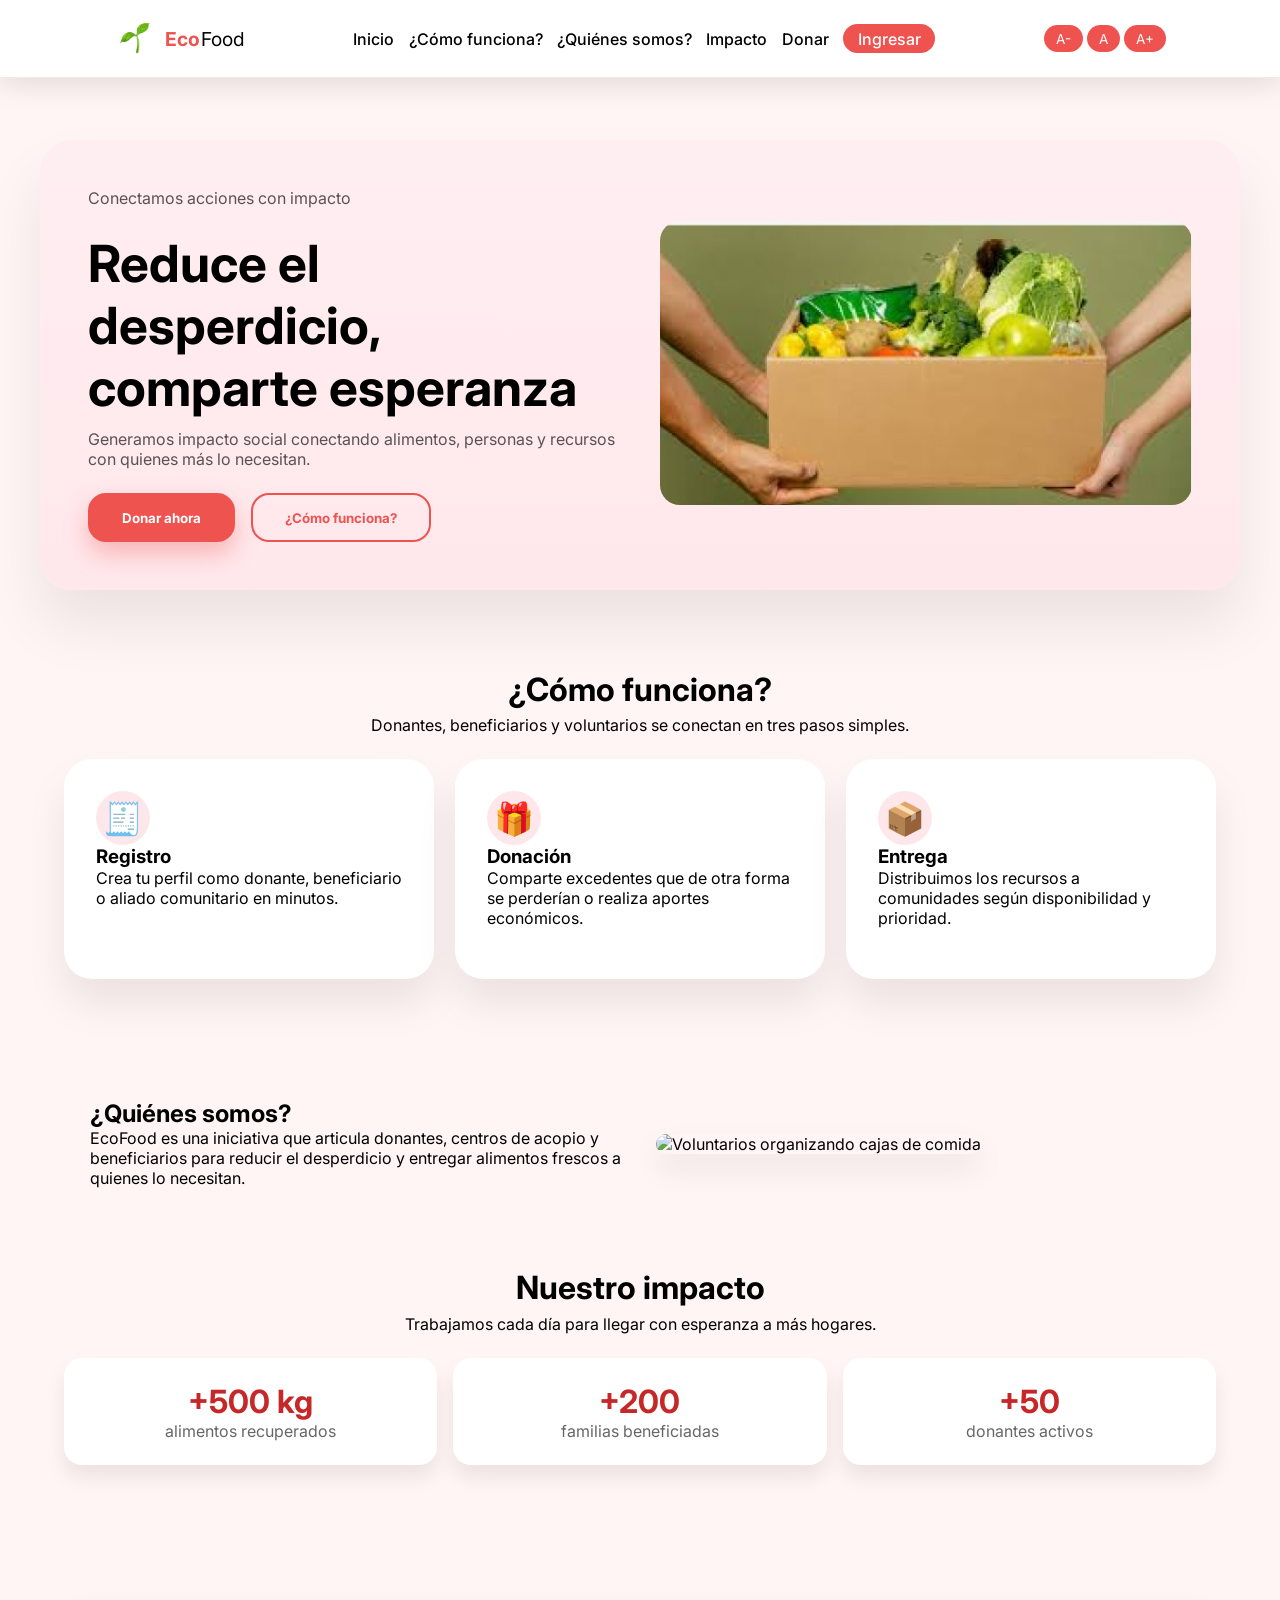
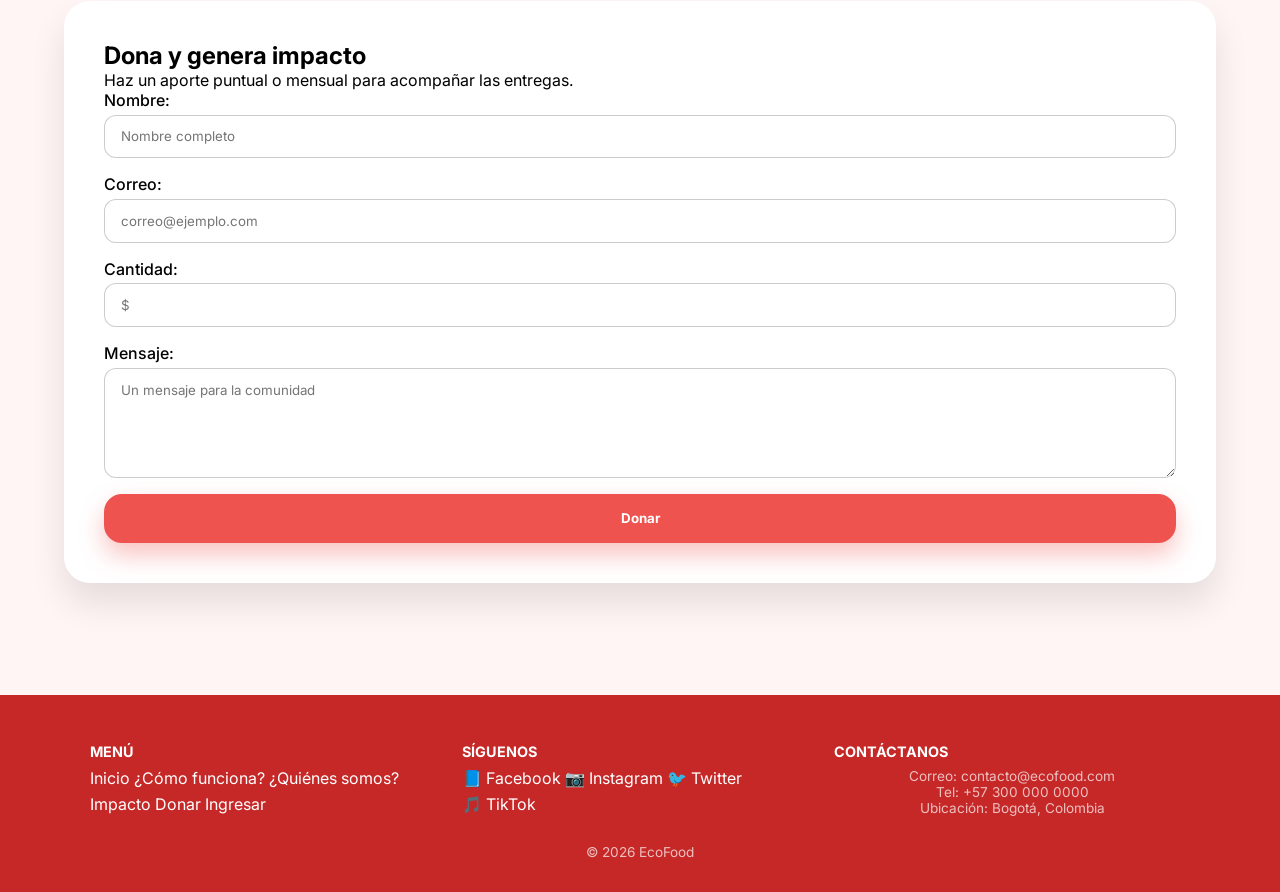
==== commit 84301b00: "Nabvar and footer adjustment" ====
--- a/Ecofood/Index.html
+++ b/Ecofood/Index.html
@@ -3,7 +3,7 @@
   <head>
     <meta charset="UTF-8" />
     <meta name="viewport" content="width=device-width, initial-scale=1" />
-    <title>EcoFood | Reduce el desperdicio</title>
+    <title>EcoFood</title>
     <link rel="preconnect" href="https://fonts.googleapis.com" />
     <link rel="preconnect" href="https://fonts.gstatic.com" crossorigin />
     <link
@@ -13,27 +13,7 @@
     <link rel="stylesheet" href="css/styles.css" />
   </head>
   <body>
-    <header class="top-bar">
-      <div class="top-bar__inner">
-        <div class="logo">
-          <span class="leaf">♻️</span>
-          <span>EcoFood</span>
-        </div>
-        <nav>
-          <a href="#inicio">Inicio</a>
-          <a href="#como-funciona">¿Cómo funciona?</a>
-          <a href="#quienes">¿Quiénes somos?</a>
-          <a href="#impacto">Impacto</a>
-          <a href="#donar">Donar</a>
-          <a href="#login" class="nav-login">Ingresar</a>
-        </nav>
-        <div class="text-controls">
-          <button type="button" class="text-control" data-font-control="decrease">A-</button>
-          <button type="button" class="text-control" data-font-control="reset">A</button>
-          <button type="button" class="text-control" data-font-control="increase">A+</button>
-        </div>
-      </div>
-    </header>
+    <div id="header-placeholder"></div>
 
     <main>
       <section class="hero" id="inicio">
@@ -51,7 +31,7 @@
         <div class="hero__image">
           <img
             src="./img/img_01.jpeg"
-            alt="Caja de alimentos frescoss"
+            alt="Caja de alimentos frescos"
           />
         </div>
       </section>
@@ -63,19 +43,19 @@
         </div>
         <div class="grid">
           <article class="card">
-            <span class="icon">🧾</span>
-            <h3>Registro</h3>
-            <p>Crea tu perfil como donante, beneficiario o aliado comunitario en minutos.</p>
+          <span class="icon">🧾</span>
+          <h3>Registro</h3>
+          <p>Crea tu perfil como donante, beneficiario o aliado comunitario en minutos.</p>
           </article>
           <article class="card">
-            <span class="icon">🎁</span>
-            <h3>Donación</h3>
-            <p>Comparte excedentes que de otra forma se perderían o realiza aportes económicos.</p>
+          <span class="icon">🎁</span>
+          <h3>Donación</h3>
+          <p>Comparte excedentes que de otra forma se perderían o realiza aportes económicos.</p>
           </article>
           <article class="card">
-            <span class="icon">📦</span>
-            <h3>Entrega</h3>
-            <p>Distribuimos los recursos a comunidades según disponibilidad y prioridad.</p>
+          <span class="icon">📦</span>
+          <h3>Entrega</h3>
+          <p>Distribuimos los recursos a comunidades según disponibilidad y prioridad.</p>
           </article>
         </div>
       </section>
@@ -149,375 +129,117 @@
     <section class="auth-overlay" id="auth-overlay">
       <div class="auth-card">
         <button type="button" class="overlay-back" id="back-home">← Volver</button>
-        <div class="auth-views">
-          <article class="auth-panel login-panel active" id="login-panel">
-            <h2>Iniciar sesión</h2>
-            <form>
-              <label>
-                Correo:
-                <input type="email" placeholder="correo@ejemplo.com" required />
-              </label>
-              <label>
-                Contraseña:
-                <input type="password" placeholder="********" required />
-              </label>
-              <button type="button" class="solid" id="login-submit">Ingresar</button>
-            </form>
-            <p class="auth-toggle">
-              ¿No tienes cuenta?
-              <button type="button" data-auth-view="register-panel">Regístrate</button>
-            </p>
-          </article>
-          <article class="auth-panel" id="register-panel">
-            <h2>Crear cuenta</h2>
-            <form>
-              <label>
-                Nombre:
-                <input type="text" placeholder="Nombre completo" />
-              </label>
-              <label>
-                Correo:
-                <input type="email" placeholder="correo@ejemplo.com" />
-              </label>
-              <label>
-                Contraseña:
-                <input type="password" placeholder="********" />
-              </label>
-              <label>
-                Tipo de usuario:
-                <input type="text" placeholder="Donante / Beneficiario" />
-              </label>
-              <button type="button" class="solid">Registrarse</button>
-            </form>
-            <p class="auth-toggle">
-              ¿Ya tienes cuenta?
-              <button type="button" data-auth-view="login-panel">Inicia sesión</button>
-            </p>
-          </article>
-        </div>
+        <div class="auth-views" id="auth-views"></div>
       </div>
     </section>
 
-    <section class="dashboard-page" id="dashboard-page">
-      <aside class="dashboard-sidebar">
-        <div class="dashboard-avatar">
-          <div></div>
-          <p>Admin</p>
-        </div>
-        <nav class="sidebar-nav">
-          <a href="#" data-view="inicio">Inicio</a>
-          <a href="#" data-view="inventario">Inventario</a>
-          <a href="#" data-view="donantes">Donantes</a>
-          <a href="#" data-view="beneficiarios">Beneficiarios</a>
-          <a href="#" data-view="roles">Roles</a>
-          <a href="#" data-view="reportes">Reportes</a>
-          <div class="sidebar-divider"></div>
-          <span class="sidebar-label">Beneficiario</span>
-          <a href="#" data-view="beneficiario-inicio">Inicio</a>
-          <a href="#" data-view="beneficiario-ayudas">Mis ayudas</a>
-          <a href="#" data-view="beneficiario-cuenta">Mi cuenta</a>
-        </nav>
-      </aside>
-      <div class="dashboard-body">
-        <header class="dashboard-header">
-          <div>
-            <p>Bienvenido, Admin</p>
-            <h3>Panel de administración</h3>
-          </div>
-          <button type="button" class="solid" id="logout-dashboard">Cerrar sesión</button>
-        </header>
-        <div class="dashboard-panels">
-          <article class="dashboard-content active" data-view="inicio">
-            <div class="dashboard-grid">
-              <article>
-                <strong>120</strong>
-                <span>Donantes registrados</span>
-              </article>
-              <article>
-                <strong>80</strong>
-                <span>Beneficiarios activos</span>
-              </article>
-              <article>
-                <strong>80</strong>
-                <span>Beneficiarios activos</span>
-              </article>
-              <article>
-                <strong>45</strong>
-                <span>Entregas del mes</span>
-              </article>
-            </div>
-            <div class="dashboard-chart">
-              <p>Donativos por mes</p>
-              <div class="chart-bars">
-                <span></span>
-                <span></span>
-                <span></span>
-                <span></span>
-              </div>
-            </div>
-          </article>
-          <article class="dashboard-content" data-view="inventario">
-            <h4>Inventario</h4>
-            <div class="table-card">
-              <table>
-                <thead>
-                  <tr>
-                    <th>Producto</th>
-                    <th>Cantidad</th>
-                    <th>Estado</th>
-                    <th>Fecha</th>
-                  </tr>
-                </thead>
-                <tbody>
-                  <tr>
-                    <td>Arroz</td>
-                    <td>50 kg</td>
-                    <td class="status-ok">Disponible</td>
-                    <td>10/03/2026</td>
-                  </tr>
-                  <tr>
-                    <td>Lentejas</td>
-                    <td>30 kg</td>
-                    <td class="status-low">Bajo stock</td>
-                    <td>08/03/2026</td>
-                  </tr>
-                  <tr>
-                    <td>Aceite</td>
-                    <td>20 L</td>
-                    <td class="status-ok">Disponible</td>
-                    <td>05/03/2026</td>
-                  </tr>
-                </tbody>
-              </table>
-              <button type="button" class="outline">+ Agregar producto</button>
-            </div>
-          </article>
-          <article class="dashboard-content" data-view="donantes">
-            <h4>Donantes</h4>
-            <div class="table-card">
-              <table>
-                <thead>
-                  <tr>
-                    <th>Nombre</th>
-                    <th>Correo</th>
-                    <th>Tipo</th>
-                    <th>Estado</th>
-                  </tr>
-                </thead>
-                <tbody>
-                  <tr>
-                    <td>María Gómez</td>
-                    <td>maria@email.com</td>
-                    <td>Dinero</td>
-                    <td class="status-ok">Activo</td>
-                  </tr>
-                  <tr>
-                    <td>Juan Pérez</td>
-                    <td>juan@email.com</td>
-                    <td>Alimentos</td>
-                    <td class="status-ok">Activo</td>
-                  </tr>
-                  <tr>
-                    <td>Laura Pérez</td>
-                    <td>laura@email.com</td>
-                    <td>Mixto</td>
-                    <td class="status-low">Inactivo</td>
-                  </tr>
-                </tbody>
-              </table>
-              <button type="button" class="solid">Ver detalle</button>
-            </div>
-          </article>
-          <article class="dashboard-content" data-view="beneficiarios">
-            <h4>Beneficiarios</h4>
-            <div class="table-card">
-              <table>
-                <thead>
-                  <tr>
-                    <th>Nombre</th>
-                    <th>Correo</th>
-                    <th>Tipo ayuda</th>
-                    <th>Estado</th>
-                  </tr>
-                </thead>
-                <tbody>
-                  <tr>
-                    <td>Pedro Martínez</td>
-                    <td>pedro@email.com</td>
-                    <td>Alimentos</td>
-                    <td class="status-ok">Activo</td>
-                  </tr>
-                  <tr>
-                    <td>Ana Torres</td>
-                    <td>ana@email.com</td>
-                    <td>Economía</td>
-                    <td class="status-pending">Pendiente</td>
-                  </tr>
-                  <tr>
-                    <td>Luis Ramírez</td>
-                    <td>luis@email.com</td>
-                    <td>Mixto</td>
-                    <td class="status-low">Inactivo</td>
-                  </tr>
-                </tbody>
-              </table>
-              <button type="button" class="outline">Ver detalle</button>
-            </div>
-          </article>
-          <article class="dashboard-content" data-view="roles">
-            <h4>Roles</h4>
-            <div class="table-card">
-              <table>
-                <thead>
-                  <tr>
-                    <th>Nombre</th>
-                    <th>Correo</th>
-                    <th>Rol</th>
-                    <th>Acción</th>
-                  </tr>
-                </thead>
-                <tbody>
-                  <tr>
-                    <td>Juan Pérez</td>
-                    <td>juan@email.com</td>
-                    <td>Donante</td>
-                    <td><button class="outline">Cambiar</button></td>
-                  </tr>
-                  <tr>
-                    <td>Carlos Ruiz</td>
-                    <td>carlos@email.com</td>
-                    <td>Administrador</td>
-                    <td><button class="outline">Cambiar</button></td>
-                  </tr>
-                  <tr>
-                    <td>Ana López</td>
-                    <td>ana@email.com</td>
-                    <td>Beneficiario</td>
-                    <td><button class="outline">Cambiar</button></td>
-                  </tr>
-                </tbody>
-              </table>
-            </div>
-          </article>
-          <article class="dashboard-content" data-view="reportes">
-            <h4>Reportes</h4>
-            <div class="dashboard-grid">
-              <article>
-                <strong>$2.000.000</strong>
-                <span>Total donaciones</span>
-              </article>
-              <article>
-                <strong>120</strong>
-                <span>Total entregas</span>
-              </article>
-              <article>
-                <strong>80</strong>
-                <span>Beneficiarios activos</span>
-              </article>
-            </div>
-            <div class="dashboard-chart">
-              <p>Distribución de ayudas</p>
-              <div class="chart-bars">
-                <span></span>
-                <span></span>
-                <span></span>
-                <span></span>
-              </div>
-            </div>
-          </article>
-          <article class="dashboard-content" data-view="beneficiario-inicio">
-            <h4>Bienvenido, Beneficiario</h4>
-            <div class="dashboard-grid">
-              <article>
-                <strong>Activo</strong>
-                <span>Estado del beneficio</span>
-              </article>
-              <article>
-                <strong>3</strong>
-                <span>Ayudas recibidas</span>
-              </article>
-              <article>
-                <strong>10/03/2026</strong>
-                <span>Última entrega</span>
-              </article>
-            </div>
-            <div class="dashboard-chart">
-              <p>Distribución de ayudas</p>
-              <div class="chart-bars">
-                <span></span>
-                <span></span>
-                <span></span>
-                <span></span>
-              </div>
-            </div>
-          </article>
-          <article class="dashboard-content" data-view="beneficiario-ayudas">
-            <h4>Mis ayudas</h4>
-            <div class="table-card">
-              <table>
-                <thead>
-                  <tr>
-                    <th>Fecha</th>
-                    <th>Tipo de ayuda</th>
-                    <th>Estado</th>
-                  </tr>
-                </thead>
-                <tbody>
-                  <tr>
-                    <td>10/03/2026</td>
-                    <td>Alimentos</td>
-                    <td class="status-ok">Entregada</td>
-                  </tr>
-                  <tr>
-                    <td>01/03/2026</td>
-                    <td>Economía</td>
-                    <td class="status-pending">Pendiente</td>
-                  </tr>
-                </tbody>
-              </table>
-              <button type="button" class="outline">Ver historial</button>
-            </div>
-          </article>
-          <article class="dashboard-content" data-view="beneficiario-cuenta">
-            <h4>Mi cuenta</h4>
-            <div class="table-card">
-              <p><strong>Nombre:</strong> Pepito Pérez</p>
-              <p><strong>Correo:</strong> pepito@example.com</p>
-              <p><strong>Tipo:</strong> Beneficiario</p>
-              <button type="button" class="solid">Editar perfil</button>
-            </div>
-          </article>
-        </div>
-      </div>
-    </section>
-
-<footer class="site-footer">
-  <div class="footer__grid">
-    <div>
-      <h4>Menú</h4>
-      <a href="#inicio">Inicio</a>
-      <a href="#como-funciona">Cómo funciona</a>
-      <a href="#quienes">¿Quiénes somos?</a>
-      <a href="#impacto">Impacto</a>
-      <a href="#donar">Donar</a>
-      <a href="#login">Ingresar</a>
-    </div>
-    <div>
-      <h4>Síguenos</h4>
-      <a href="#"><span class="footer-icon">📘</span>Facebook</a>
-      <a href="#"><span class="footer-icon">📷</span>Instagram</a>
-      <a href="#"><span class="footer-icon">🐦</span>Twitter</a>
-      <a href="#"><span class="footer-icon">🎵</span>TikTok</a>
-    </div>
-    <div>
-      <h4>Contáctanos</h4>
-      <p>Correo: contacto@ecofood.com</p>
-      <p>Tel: +57 300 000 0000</p>
-      <p>Ubicación: Bogotá, Colombia</p>
-    </div>
-  </div>
-  <p>© 2026 EcoFood</p>
-</footer>
+    <div id="dashboard-placeholder"></div>
+
+    <div id="footer-placeholder"></div>
+
+    <template id="header-template">
+      <header class="top-bar">
+        <div class="top-bar__inner">
+          <div class="logo">
+            <img src="./img/icono.ico" alt="Icono EcoFood" class="logo-icon" />
+            <span class="logo-text">
+              <span class="logo-primary">Eco</span><span class="logo-secondary">Food</span>
+            </span>
+          </div>
+          <nav>
+            <a href="#inicio">Inicio</a>
+            <a href="#como-funciona">&iquest;C&oacute;mo funciona?</a>
+            <a href="#quienes">&iquest;Qui&eacute;nes somos?</a>
+            <a href="#impacto">Impacto</a>
+            <a href="#donar">Donar</a>
+            <a href="#login" class="nav-login">Ingresar</a>
+          </nav>
+          <div class="text-controls">
+            <button type="button" class="text-control" data-font-control="decrease">A-</button>
+            <button type="button" class="text-control" data-font-control="reset">A</button>
+            <button type="button" class="text-control" data-font-control="increase">A+</button>
+          </div>
+        </div>
+      </header>
+    </template>
+    <template id="footer-template">
+      <footer class="site-footer">
+        <div class="footer__grid">
+          <div>
+            <h4>Menú</h4>
+            <a href="#inicio">Inicio</a>
+            <a href="#como-funciona">&iquest;C&oacute;mo funciona?</a>
+            <a href="#quienes">&iquest;Qui&eacute;nes somos?</a>
+            <a href="#impacto">Impacto</a>
+            <a href="#donar">Donar</a>
+            <a href="#login">Ingresar</a>
+          </div>
+          <div>
+            <h4>Síguenos</h4>
+            <a href="#"><span class="footer-icon">📘</span>Facebook</a>
+            <a href="#"><span class="footer-icon">📷</span>Instagram</a>
+            <a href="#"><span class="footer-icon">🐦</span>Twitter</a>
+            <a href="#"><span class="footer-icon">🎵</span>TikTok</a>
+          </div>
+          <div>
+            <h4>Contáctanos</h4>
+            <p>Correo: contacto@ecofood.com</p>
+            <p>Tel: +57 300 000 0000</p>
+            <p>Ubicación: Bogotá, Colombia</p>
+          </div>
+        </div>
+        <p>© 2026 EcoFood</p>
+      </footer>
+    </template>
+    <template id="login-template">
+      <article class="auth-panel login-panel active" id="login-panel">
+        <h2>Iniciar sesi&oacute;n</h2>
+        <form>
+          <label>
+            Correo:
+            <input type="email" placeholder="correo@ejemplo.com" required />
+          </label>
+          <label>
+            Contrase&ntilde;a:
+            <input type="password" placeholder="********" required />
+          </label>
+          <button type="button" class="solid" id="login-submit">Ingresar</button>
+        </form>
+        <p class="auth-toggle">
+          &iquest;No tienes cuenta?
+          <button type="button" data-auth-view="register-panel">Regístrate</button>
+        </p>
+      </article>
+    </template>
+    <template id="register-template">
+      <article class="auth-panel" id="register-panel">
+        <h2>Crear cuenta</h2>
+        <form>
+          <label>
+            Nombre:
+            <input type="text" placeholder="Nombre completo" />
+          </label>
+          <label>
+            Correo:
+            <input type="email" placeholder="correo@ejemplo.com" />
+          </label>
+          <label>
+            Contrase&ntilde;a:
+            <input type="password" placeholder="********" />
+          </label>
+          <label>
+            Tipo de usuario:
+            <input type="text" placeholder="Donante / Beneficiario" />
+          </label>
+          <button type="button" class="solid">Registrarse</button>
+        </form>
+        <p class="auth-toggle">
+          &iquest;Ya tienes cuenta?
+          <button type="button" data-auth-view="login-panel">Inicia sesi&oacute;n</button>
+        </p>
+      </article>
+    </template>
     <script src="js/app.js"></script>
   </body>
 </html>
+
--- a/Ecofood/css/styles.css
+++ b/Ecofood/css/styles.css
@@ -24,6 +24,7 @@
   min-height: 100vh;
   background: var(--soft);
   color: var(--black);
+  padding-top: 92px;
 }
 
 /* TIPOGRAFÍA GLOBAL: aplica misma fuente a controles */
@@ -50,10 +51,12 @@
 .top-bar {
   background: var(--white);
   border-bottom: 1px solid rgba(0, 0, 0, 0.08);
-  position: sticky;
+  position: fixed;
   top: 0;
-  z-index: 90;
-  box-shadow: 0 5px 20px rgba(0, 0, 0, 0.08);
+  left: 0;
+  width: 100%;
+  z-index: 100;
+  box-shadow: 0 5px 30px rgba(0, 0, 0, 0.12);
 }
 
 /* CABECERA - CONTENEDOR INTERNO */
@@ -74,9 +77,31 @@
   display: flex;
   align-items: center;
   gap: 0.35rem;
-  color: var(--red-dark);
-}
-
+}
+
+.logo-icon {
+  width: 45px;
+  height: 45px;
+  object-fit: contain;
+}
+
+.logo-text {
+  display: flex;
+  align-items: baseline;
+  gap: 0.1rem;
+}
+
+.logo-primary {
+  color: var(--red-light);
+  font-weight: 700;
+}
+
+.logo-secondary {
+  color: var(--black);
+  font-weight: 400;
+}
+
+ 
 /* CABECERA - NAVEGACIÓN */
 .top-bar nav {
   display: flex;
@@ -86,6 +111,10 @@
   font-weight: 500;
 }
 
+main {
+  scroll-margin-top: 120px;
+}
+
 /* CABECERA - BOTÓN INGRESAR */
 .nav-login {
   background: var(--red-light);
@@ -102,7 +131,7 @@
 
 /* CABECERA - BOTONES A+/A- */
 .text-control {
-  background: var(--red-dark);
+  background: var(--red-light);
   color: var(--white);
   border-radius: 999px;
   padding: 0.35rem 0.75rem;
@@ -111,20 +140,21 @@
 
 /* HERO PRINCIPAL: mensaje de bienvenida y acciones principales */
 .hero {
-  max-width: 1100px;
+  max-width: 1200px;
   margin: 3rem auto 2rem;
-  padding: 2.5rem;
-  border-radius: 28px;
-  background: var(--white);
-  box-shadow: 0 25px 40px rgba(0, 0, 0, 0.08);
+  padding: 3rem;
+  border-radius: 32px;
+  background: linear-gradient(180deg, #ffeef1 0%, #ffe8ec 100%);
+  box-shadow: 0 35px 60px rgba(0, 0, 0, 0.08);
   display: grid;
-  grid-template-columns: repeat(auto-fit, minmax(280px, 1fr));
-  gap: 2rem;
+  grid-template-columns: repeat(auto-fit, minmax(300px, 1fr));
+  gap: 2.5rem;
+  align-items: center;
 }
 
 /* HERO - TITULO PRINCIPAL */
 .hero__copy h1 {
-  font-size: clamp(2.4rem, 4vw, 3.5rem);
+  font-size: clamp(2.6rem, 4vw, 3.8rem);
   margin-bottom: 0.7rem;
 }
 
@@ -137,8 +167,9 @@
 /* HERO - CONJUNTO DE BOTONES */
 .hero__actions {
   display: flex;
-  gap: 0.75rem;
+  gap: 1rem;
   flex-wrap: wrap;
+  align-items: center;
 }
 
 /* HERO - IMAGEN DECORATIVA */
@@ -151,28 +182,38 @@
 /* BOTONES PRINCIPALES: color uniforme para acciones primarias */
 .solid,
 .outline {
+  border-radius: 18px;
+  padding: 0.9rem 2rem;
+  font-weight: 700;
+  border: 2px solid var(--red-light);
+  transition: all 0.2s ease;
+}
+
+.solid {
   background: var(--red-light);
   color: var(--white);
-  padding: 0.7rem 1.4rem;
-  border-radius: 999px;
-  font-weight: 600;
-  border: none;
-  transition: transform 0.2s ease;
+  box-shadow: 0 12px 25px rgba(239, 83, 80, 0.35);
+}
+
+.outline {
+  background: transparent;
+  color: var(--red-light);
 }
 
 /* BOTONES PRINCIPALES - EFECTO HOVER */
 .solid:hover,
 .outline:hover {
-  transform: translateY(-2px);
+  transform: translateY(-3px);
+  box-shadow: 0 15px 30px rgba(239, 83, 80, 0.35);
 }
 
 /* SECCIONES INFORMATIVAS: cómo funciona, impacto y donaciones */
 .how,
 .impact,
 .donate {
-  max-width: 1100px;
+  max-width: 1200px;
   margin: 0 auto 2.5rem;
-  padding: 2rem 1.5rem;
+  padding: 3rem 1.5rem;
 }
 
 /* SECCION - TITULO CENTRAL */
@@ -190,22 +231,27 @@
 /* GRID DE CARDS */
 .grid {
   display: grid;
-  grid-template-columns: repeat(auto-fit, minmax(220px, 1fr));
-  gap: 1rem;
-}
-
-/* CARD INFORMATIVA */
+  grid-template-columns: repeat(auto-fit, minmax(240px, 1fr));
+  gap: 1.3rem;
+}
+
 .card {
-  background: var(--white);
-  border-radius: 20px;
-  padding: 1.5rem;
-  box-shadow: 0 15px 30px rgba(0, 0, 0, 0.08);
-  min-height: 200px;
-}
-
-/* ICONO DE CARD */
+  background: #fff;
+  border-radius: 28px;
+  padding: 2rem;
+  box-shadow: 0 25px 40px rgba(0, 0, 0, 0.08);
+  min-height: 220px;
+}
+
 .card .icon {
-  font-size: 1.8rem;
+  font-size: 2rem;
+  display: inline-flex;
+  justify-content: center;
+  align-items: center;
+  width: 54px;
+  height: 54px;
+  border-radius: 50%;
+  background: #fde7ea;
 }
 
 /* ABOUT - FONDO LIGERO */
@@ -649,6 +695,7 @@
 /* ESTADOS GLOBALES: clases que ocultan secciones durante overlay o dashboard */
 body.dashboard-active {
   background: var(--soft);
+  padding-top: 0;
 }
 
 /* ESTADO DASHBOARD: home y footer ocultos */
@@ -690,3 +737,5 @@
     padding: 1.5rem;
   }
 }
+hkjhj
+
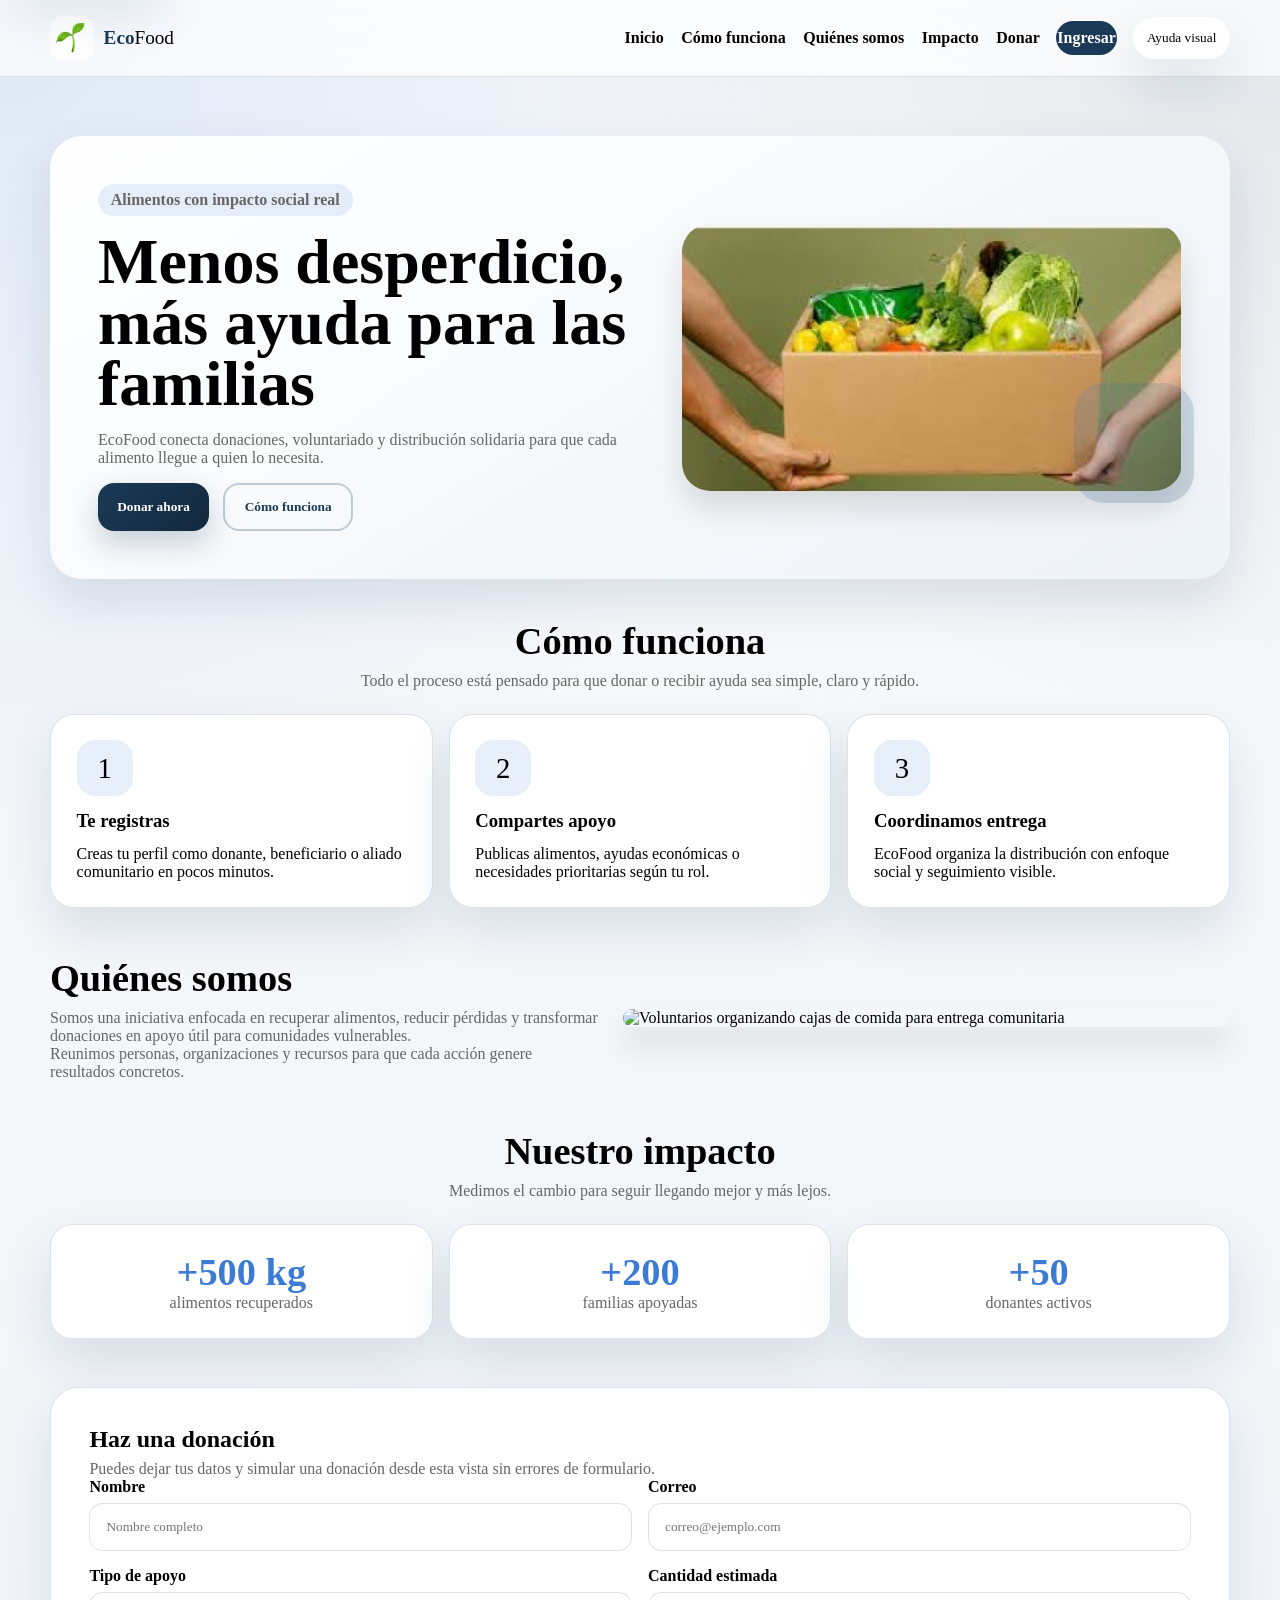
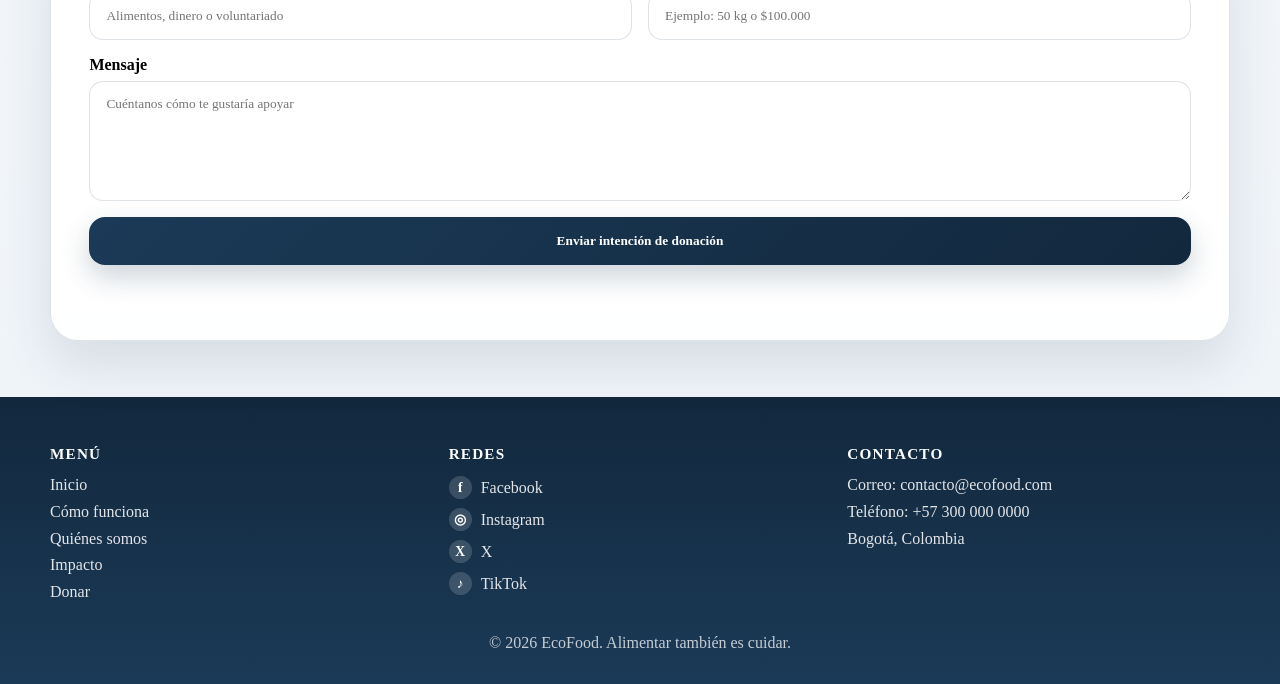
==== commit 3ec4e5b6: "visual functions and aids, responsible on mobile devices" ====
--- a/Ecofood/Index.html
+++ b/Ecofood/Index.html
@@ -1,4 +1,4 @@
-﻿<!DOCTYPE html>
+<!DOCTYPE html>
 <html lang="es">
   <head>
     <meta charset="UTF-8" />
@@ -7,55 +7,54 @@
     <link rel="preconnect" href="https://fonts.googleapis.com" />
     <link rel="preconnect" href="https://fonts.gstatic.com" crossorigin />
     <link
-      href="https://fonts.googleapis.com/css2?family=Inter:wght@400;500;600;700&display=swap"
+      href="https://fonts.googleapis.com/css2?family=Inter:wght@400;500;600;700;800&display=swap"
       rel="stylesheet"
     />
     <link rel="stylesheet" href="css/styles.css" />
   </head>
   <body>
+    <a class="skip-link" href="#contenido">Saltar al contenido</a>
+
     <div id="header-placeholder"></div>
 
-    <main>
+    <main id="contenido" class="page-shell">
       <section class="hero" id="inicio">
         <div class="hero__copy">
-          <p class="eyebrow">Conectamos acciones con impacto</p>
-          <h1>Reduce el desperdicio, comparte esperanza</h1>
+          <p class="eyebrow">Alimentos con impacto social real</p>
+          <h1>Menos desperdicio, más ayuda para las familias</h1>
           <p>
-            Generamos impacto social conectando alimentos, personas y recursos con quienes más lo necesitan.
+            EcoFood conecta donaciones, voluntariado y distribución solidaria para que cada alimento llegue a quien lo necesita.
           </p>
           <div class="hero__actions">
-            <button class="solid">Donar ahora</button>
-            <button class="outline">¿Cómo funciona?</button>
+            <button type="button" class="solid" data-scroll-target="#donar">Donar ahora</button>
+            <button type="button" class="outline" data-scroll-target="#como-funciona">Cómo funciona</button>
           </div>
         </div>
         <div class="hero__image">
-          <img
-            src="./img/img_01.jpeg"
-            alt="Caja de alimentos frescos"
-          />
+          <img src="./img/img_01.jpeg" alt="Caja con alimentos frescos lista para ser entregada" />
         </div>
       </section>
 
       <section class="how" id="como-funciona">
         <div class="section-heading">
-          <h2>¿Cómo funciona?</h2>
-          <p>Donantes, beneficiarios y voluntarios se conectan en tres pasos simples.</p>
+          <h2>Cómo funciona</h2>
+          <p>Todo el proceso está pensado para que donar o recibir ayuda sea simple, claro y rápido.</p>
         </div>
         <div class="grid">
           <article class="card">
-          <span class="icon">🧾</span>
-          <h3>Registro</h3>
-          <p>Crea tu perfil como donante, beneficiario o aliado comunitario en minutos.</p>
+            <span class="icon" aria-hidden="true">1</span>
+            <h3>Te registras</h3>
+            <p>Creas tu perfil como donante, beneficiario o aliado comunitario en pocos minutos.</p>
           </article>
           <article class="card">
-          <span class="icon">🎁</span>
-          <h3>Donación</h3>
-          <p>Comparte excedentes que de otra forma se perderían o realiza aportes económicos.</p>
+            <span class="icon" aria-hidden="true">2</span>
+            <h3>Compartes apoyo</h3>
+            <p>Publicas alimentos, ayudas económicas o necesidades prioritarias según tu rol.</p>
           </article>
           <article class="card">
-          <span class="icon">📦</span>
-          <h3>Entrega</h3>
-          <p>Distribuimos los recursos a comunidades según disponibilidad y prioridad.</p>
+            <span class="icon" aria-hidden="true">3</span>
+            <h3>Coordinamos entrega</h3>
+            <p>EcoFood organiza la distribución con enfoque social y seguimiento visible.</p>
           </article>
         </div>
       </section>
@@ -63,17 +62,16 @@
       <section class="about" id="quienes">
         <div class="about__content">
           <div>
-            <h2>¿Quiénes somos?</h2>
+            <h2>Quiénes somos</h2>
             <p>
-              EcoFood es una iniciativa que articula donantes, centros de acopio y beneficiarios para reducir el desperdicio
-              y entregar alimentos frescos a quienes lo necesitan.
+              Somos una iniciativa enfocada en recuperar alimentos, reducir pérdidas y transformar donaciones en apoyo útil para comunidades vulnerables.
             </p>
+            <p class="helper-text">
+              Reunimos personas, organizaciones y recursos para que cada acción genere resultados concretos.
+            </p>
           </div>
           <div class="about__image">
-            <img
-              src="./img/img_02.jpeg"
-              alt="Voluntarios organizando cajas de comida"
-            />
+            <img src="./img/img_02.jpeg" alt="Voluntarios organizando cajas de comida para entrega comunitaria" />
           </div>
         </div>
       </section>
@@ -81,7 +79,7 @@
       <section class="impact" id="impacto">
         <div class="section-heading">
           <h2>Nuestro impacto</h2>
-          <p>Trabajamos cada día para llegar con esperanza a más hogares.</p>
+          <p>Medimos el cambio para seguir llegando mejor y más lejos.</p>
         </div>
         <div class="impact__grid">
           <article>
@@ -90,7 +88,7 @@
           </article>
           <article>
             <p class="impact-value">+200</p>
-            <p class="impact-label">familias beneficiadas</p>
+            <p class="impact-label">familias apoyadas</p>
           </article>
           <article>
             <p class="impact-value">+50</p>
@@ -101,145 +99,499 @@
 
       <section class="donate" id="donar">
         <div class="donate__card">
-          <h2>Dona y genera impacto</h2>
-          <p>Haz un aporte puntual o mensual para acompañar las entregas.</p>
-          <form class="donate__form">
+          <h2>Haz una donación</h2>
+          <p class="helper-text">Puedes dejar tus datos y simular una donación desde esta vista sin errores de formulario.</p>
+          <form class="donate__form" id="donation-form" novalidate>
+            <div class="donate__grid">
+              <label>
+                Nombre
+                <input id="donation-name" name="name" type="text" placeholder="Nombre completo" required />
+              </label>
+              <label>
+                Correo
+                <input id="donation-email" name="email" type="email" placeholder="correo@ejemplo.com" required />
+              </label>
+            </div>
+            <div class="donate__grid">
+              <label>
+                Tipo de apoyo
+                <input id="donation-type" name="type" type="text" placeholder="Alimentos, dinero o voluntariado" required />
+              </label>
+              <label>
+                Cantidad estimada
+                <input id="donation-amount" name="amount" type="text" placeholder="Ejemplo: 50 kg o $100.000" required />
+              </label>
+            </div>
             <label>
-              Nombre:
-              <input type="text" placeholder="Nombre completo" />
+              Mensaje
+              <textarea id="donation-message-input" name="message" placeholder="Cuéntanos cómo te gustaría apoyar"></textarea>
             </label>
-            <label>
-              Correo:
-              <input type="email" placeholder="correo@ejemplo.com" />
-            </label>
-            <label>
-              Cantidad:
-              <input type="text" placeholder="$" />
-            </label>
-            <label>
-              Mensaje:
-              <textarea placeholder="Un mensaje para la comunidad"></textarea>
-            </label>
-            <button type="button" class="solid">Donar</button>
+            <button type="submit" class="solid">Enviar intención de donación</button>
+            <p id="donation-message" class="form-feedback" aria-live="polite"></p>
           </form>
         </div>
       </section>
     </main>
 
-    <section class="auth-overlay" id="auth-overlay">
+    <section class="auth-overlay" id="auth-overlay" aria-hidden="true">
       <div class="auth-card">
-        <button type="button" class="overlay-back" id="back-home">← Volver</button>
+        <button type="button" class="overlay-back" id="back-home" aria-label="Volver a la página principal">←</button>
         <div class="auth-views" id="auth-views"></div>
       </div>
     </section>
 
+    <section
+      class="accessibility-panel"
+      id="accessibility-panel"
+      aria-labelledby="accessibility-title"
+      aria-hidden="true"
+    >
+      <button type="button" class="accessibility-close" id="accessibility-close" aria-label="Cerrar ayuda visual">×</button>
+      <div>
+        <h3 id="accessibility-title">Ayuda visual</h3>
+        <p class="helper-text">Cambia contraste, colores y tamaño del texto según te resulte más cómodo.</p>
+      </div>
+      <div class="accessibility-options">
+        <div>
+          <p class="helper-text">Colores</p>
+          <div class="theme-options">
+            <button type="button" class="theme-button" data-theme="default">Tema original</button>
+            <button type="button" class="theme-button" data-theme="high-contrast">Alto contraste</button>
+            <button type="button" class="theme-button" data-theme="soft-contrast">Contraste suave</button>
+            <button type="button" class="theme-button" data-theme="color-safe">Colores seguros</button>
+          </div>
+        </div>
+        <div>
+          <p class="helper-text">Texto</p>
+          <div class="font-options">
+            <button type="button" class="font-button" data-font-control="decrease">Texto más pequeño</button>
+            <button type="button" class="font-button" data-font-control="reset">Texto normal</button>
+            <button type="button" class="font-button" data-font-control="increase">Texto más grande</button>
+          </div>
+        </div>
+      </div>
+    </section>
+
     <div id="dashboard-placeholder"></div>
-
     <div id="footer-placeholder"></div>
 
     <template id="header-template">
       <header class="top-bar">
         <div class="top-bar__inner">
           <div class="logo">
-            <img src="./img/icono.ico" alt="Icono EcoFood" class="logo-icon" />
+            <img src="./img/icono.ico" alt="Icono de EcoFood" class="logo-icon" />
             <span class="logo-text">
               <span class="logo-primary">Eco</span><span class="logo-secondary">Food</span>
             </span>
           </div>
-          <nav>
-            <a href="#inicio">Inicio</a>
-            <a href="#como-funciona">&iquest;C&oacute;mo funciona?</a>
-            <a href="#quienes">&iquest;Qui&eacute;nes somos?</a>
-            <a href="#impacto">Impacto</a>
-            <a href="#donar">Donar</a>
-            <a href="#login" class="nav-login">Ingresar</a>
-          </nav>
-          <div class="text-controls">
-            <button type="button" class="text-control" data-font-control="decrease">A-</button>
-            <button type="button" class="text-control" data-font-control="reset">A</button>
-            <button type="button" class="text-control" data-font-control="increase">A+</button>
+          <button type="button" class="menu-toggle" id="menu-toggle" aria-label="Abrir menú" aria-expanded="false">
+            <span></span>
+          </button>
+          <div class="nav-shell" id="nav-shell">
+            <nav class="top-nav" id="site-nav" aria-label="Navegación principal">
+              <a href="#inicio">Inicio</a>
+              <a href="#como-funciona">Cómo funciona</a>
+              <a href="#quienes">Quiénes somos</a>
+              <a href="#impacto">Impacto</a>
+              <a href="#donar">Donar</a>
+              <a href="#login" class="nav-login">Ingresar</a>
+            </nav>
+            <div class="header-actions">
+              <button type="button" class="accessibility-open" id="accessibility-toggle">Ayuda visual</button>
+            </div>
           </div>
         </div>
       </header>
     </template>
+
     <template id="footer-template">
       <footer class="site-footer">
-        <div class="footer__grid">
-          <div>
-            <h4>Menú</h4>
-            <a href="#inicio">Inicio</a>
-            <a href="#como-funciona">&iquest;C&oacute;mo funciona?</a>
-            <a href="#quienes">&iquest;Qui&eacute;nes somos?</a>
-            <a href="#impacto">Impacto</a>
-            <a href="#donar">Donar</a>
-            <a href="#login">Ingresar</a>
-          </div>
-          <div>
-            <h4>Síguenos</h4>
-            <a href="#"><span class="footer-icon">📘</span>Facebook</a>
-            <a href="#"><span class="footer-icon">📷</span>Instagram</a>
-            <a href="#"><span class="footer-icon">🐦</span>Twitter</a>
-            <a href="#"><span class="footer-icon">🎵</span>TikTok</a>
-          </div>
-          <div>
-            <h4>Contáctanos</h4>
-            <p>Correo: contacto@ecofood.com</p>
-            <p>Tel: +57 300 000 0000</p>
-            <p>Ubicación: Bogotá, Colombia</p>
-          </div>
-        </div>
-        <p>© 2026 EcoFood</p>
+        <div class="site-footer__inner">
+          <div class="footer__grid">
+            <div>
+              <h4>Menú</h4>
+              <a href="#inicio">Inicio</a>
+              <a href="#como-funciona">Cómo funciona</a>
+              <a href="#quienes">Quiénes somos</a>
+              <a href="#impacto">Impacto</a>
+              <a href="#donar">Donar</a>
+            </div>
+            <div>
+              <h4>Redes</h4>
+              <a href="#" aria-label="Facebook de EcoFood"><span class="footer-icon" aria-hidden="true">f</span>Facebook</a>
+              <a href="#" aria-label="Instagram de EcoFood"><span class="footer-icon" aria-hidden="true">◎</span>Instagram</a>
+              <a href="#" aria-label="X de EcoFood"><span class="footer-icon" aria-hidden="true">X</span>X</a>
+              <a href="#" aria-label="TikTok de EcoFood"><span class="footer-icon" aria-hidden="true">♪</span>TikTok</a>
+            </div>
+            <div>
+              <h4>Contacto</h4>
+              <p>Correo: contacto@ecofood.com</p>
+              <p>Teléfono: +57 300 000 0000</p>
+              <p>Bogotá, Colombia</p>
+            </div>
+          </div>
+          <p>© 2026 EcoFood. Alimentar también es cuidar.</p>
+        </div>
       </footer>
     </template>
+
     <template id="login-template">
-      <article class="auth-panel login-panel active" id="login-panel">
-        <h2>Iniciar sesi&oacute;n</h2>
-        <form>
+      <article class="auth-panel active" id="login-panel">
+        <h2>Iniciar sesión</h2>
+        <form id="loginForm">
           <label>
-            Correo:
-            <input type="email" placeholder="correo@ejemplo.com" required />
+            Correo
+            <input id="login-email" type="email" placeholder="correo@ejemplo.com" required />
           </label>
           <label>
-            Contrase&ntilde;a:
-            <input type="password" placeholder="********" required />
+            Contraseña
+            <input id="login-password" type="password" placeholder="********" required />
           </label>
-          <button type="button" class="solid" id="login-submit">Ingresar</button>
+          <button type="submit" class="solid" id="login-submit">Ingresar</button>
         </form>
+        <p id="loginMessage" class="auth-message" aria-live="polite"></p>
         <p class="auth-toggle">
-          &iquest;No tienes cuenta?
+          ¿No tienes cuenta?
           <button type="button" data-auth-view="register-panel">Regístrate</button>
         </p>
       </article>
     </template>
+
     <template id="register-template">
       <article class="auth-panel" id="register-panel">
         <h2>Crear cuenta</h2>
-        <form>
+        <form id="registerForm">
           <label>
-            Nombre:
-            <input type="text" placeholder="Nombre completo" />
+            Nombre
+            <input id="register-name" type="text" placeholder="Nombre completo" required />
           </label>
           <label>
-            Correo:
-            <input type="email" placeholder="correo@ejemplo.com" />
+            Correo
+            <input id="register-email" type="email" placeholder="correo@ejemplo.com" required />
           </label>
           <label>
-            Contrase&ntilde;a:
-            <input type="password" placeholder="********" />
+            Contraseña
+            <input id="register-password" type="password" placeholder="********" required />
           </label>
-          <label>
-            Tipo de usuario:
-            <input type="text" placeholder="Donante / Beneficiario" />
-          </label>
-          <button type="button" class="solid">Registrarse</button>
+          <button id="register-submit" type="submit" class="solid">Registrarse</button>
         </form>
+        <p id="registerMessage" class="auth-message" aria-live="polite"></p>
         <p class="auth-toggle">
-          &iquest;Ya tienes cuenta?
-          <button type="button" data-auth-view="login-panel">Inicia sesi&oacute;n</button>
+          ¿Ya tienes cuenta?
+          <button type="button" data-auth-view="login-panel">Inicia sesión</button>
         </p>
       </article>
     </template>
+
+    <template id="dashboard-template">
+      <section class="dashboard-page" id="dashboard-page">
+        <aside class="dashboard-sidebar">
+          <div class="dashboard-avatar">
+            <div class="dashboard-avatar__circle" id="dashboard-avatar">EF</div>
+            <p id="dashboard-role-label">Panel EcoFood</p>
+          </div>
+          <nav class="sidebar-nav" aria-label="Panel principal">
+            <a href="#" class="admin-nav" data-view="inicio">Inicio</a>
+            <a href="#" class="admin-nav" data-view="inventario">Inventario</a>
+            <a href="#" class="admin-nav" data-view="donantes">Donantes</a>
+            <a href="#" class="admin-nav" data-view="beneficiarios">Beneficiarios</a>
+            <a href="#" class="admin-nav" data-view="roles">Roles</a>
+            <a href="#" class="admin-nav" data-view="reportes">Reportes</a>
+            <div class="sidebar-divider beneficiary-nav"></div>
+            <span class="sidebar-label beneficiary-nav">Beneficiario</span>
+            <a href="#" class="beneficiary-nav" data-view="beneficiario-inicio">Inicio</a>
+            <a href="#" class="beneficiary-nav" data-view="beneficiario-ayudas">Mis ayudas</a>
+            <a href="#" class="beneficiary-nav" data-view="beneficiario-cuenta">Mi cuenta</a>
+          </nav>
+        </aside>
+        <div class="dashboard-body">
+          <header class="dashboard-header">
+            <div>
+              <p id="dashboard-welcome">Bienvenido a EcoFood</p>
+              <h3 id="dashboard-title">Panel de administración</h3>
+            </div>
+            <button type="button" class="solid" id="logout-dashboard">Cerrar sesión</button>
+          </header>
+
+          <div class="dashboard-panels">
+            <article class="dashboard-content active" data-view="inicio">
+              <div class="dashboard-grid">
+                <article>
+                  <strong>120</strong>
+                  <span>Donantes registrados</span>
+                </article>
+                <article>
+                  <strong>80</strong>
+                  <span>Beneficiarios activos</span>
+                </article>
+                <article>
+                  <strong>45</strong>
+                  <span>Entregas del mes</span>
+                </article>
+                <article>
+                  <strong>18</strong>
+                  <span>Aliados comunitarios</span>
+                </article>
+              </div>
+              <div class="dashboard-chart">
+                <p>Donativos por mes</p>
+                <div class="chart-bars">
+                  <span></span>
+                  <span></span>
+                  <span></span>
+                  <span></span>
+                </div>
+              </div>
+            </article>
+
+            <article class="dashboard-content" data-view="inventario">
+              <h4>Inventario</h4>
+              <div class="table-card">
+                <table>
+                  <thead>
+                    <tr>
+                      <th>Producto</th>
+                      <th>Cantidad</th>
+                      <th>Estado</th>
+                      <th>Fecha</th>
+                    </tr>
+                  </thead>
+                  <tbody>
+                    <tr>
+                      <td>Arroz</td>
+                      <td>50 kg</td>
+                      <td class="status-ok">Disponible</td>
+                      <td>10/03/2026</td>
+                    </tr>
+                    <tr>
+                      <td>Lentejas</td>
+                      <td>30 kg</td>
+                      <td class="status-low">Bajo stock</td>
+                      <td>08/03/2026</td>
+                    </tr>
+                    <tr>
+                      <td>Aceite</td>
+                      <td>20 L</td>
+                      <td class="status-ok">Disponible</td>
+                      <td>05/03/2026</td>
+                    </tr>
+                  </tbody>
+                </table>
+                <div class="dashboard-actions">
+                  <button type="button" class="outline" data-action-message="Función lista para agregar productos nuevos.">Agregar producto</button>
+                </div>
+              </div>
+            </article>
+
+            <article class="dashboard-content" data-view="donantes">
+              <h4>Donantes</h4>
+              <div class="table-card">
+                <table>
+                  <thead>
+                    <tr>
+                      <th>Nombre</th>
+                      <th>Correo</th>
+                      <th>Tipo</th>
+                      <th>Estado</th>
+                    </tr>
+                  </thead>
+                  <tbody>
+                    <tr>
+                      <td>María Gómez</td>
+                      <td>maria@email.com</td>
+                      <td>Dinero</td>
+                      <td class="status-ok">Activo</td>
+                    </tr>
+                    <tr>
+                      <td>Juan Pérez</td>
+                      <td>juan@email.com</td>
+                      <td>Alimentos</td>
+                      <td class="status-ok">Activo</td>
+                    </tr>
+                    <tr>
+                      <td>Laura Pérez</td>
+                      <td>laura@email.com</td>
+                      <td>Mixto</td>
+                      <td class="status-low">Inactivo</td>
+                    </tr>
+                  </tbody>
+                </table>
+                <div class="dashboard-actions">
+                  <button type="button" class="solid" data-action-message="Vista de detalle preparada para integrar datos reales.">Ver detalle</button>
+                </div>
+              </div>
+            </article>
+
+            <article class="dashboard-content" data-view="beneficiarios">
+              <h4>Beneficiarios</h4>
+              <div class="table-card">
+                <table>
+                  <thead>
+                    <tr>
+                      <th>Nombre</th>
+                      <th>Correo</th>
+                      <th>Tipo ayuda</th>
+                      <th>Estado</th>
+                    </tr>
+                  </thead>
+                  <tbody>
+                    <tr>
+                      <td>Pedro Martínez</td>
+                      <td>pedro@email.com</td>
+                      <td>Alimentos</td>
+                      <td class="status-ok">Activo</td>
+                    </tr>
+                    <tr>
+                      <td>Ana Torres</td>
+                      <td>ana@email.com</td>
+                      <td>Economía</td>
+                      <td class="status-pending">Pendiente</td>
+                    </tr>
+                    <tr>
+                      <td>Luis Ramírez</td>
+                      <td>luis@email.com</td>
+                      <td>Mixto</td>
+                      <td class="status-low">Inactivo</td>
+                    </tr>
+                  </tbody>
+                </table>
+                <div class="dashboard-actions">
+                  <button type="button" class="outline" data-action-message="Puedes conectar aquí la ficha completa del beneficiario.">Ver detalle</button>
+                </div>
+              </div>
+            </article>
+
+            <article class="dashboard-content" data-view="roles">
+              <h4>Roles</h4>
+              <div class="table-card">
+                <p id="rolesMessage" class="roles-message" aria-live="polite"></p>
+                <div class="dashboard-actions">
+                  <button type="button" class="outline" id="rolesRefreshBtn">Actualizar lista</button>
+                </div>
+                <table>
+                  <thead>
+                    <tr>
+                      <th>Usuario</th>
+                      <th>ID</th>
+                      <th>Rol</th>
+                      <th>Acción</th>
+                    </tr>
+                  </thead>
+                  <tbody id="rolesTableBody"></tbody>
+                </table>
+              </div>
+            </article>
+
+            <article class="dashboard-content" data-view="reportes">
+              <h4>Reportes</h4>
+              <div class="dashboard-grid">
+                <article>
+                  <strong>$2.000.000</strong>
+                  <span>Total donaciones</span>
+                </article>
+                <article>
+                  <strong>120</strong>
+                  <span>Total entregas</span>
+                </article>
+                <article>
+                  <strong>80</strong>
+                  <span>Beneficiarios activos</span>
+                </article>
+                <article>
+                  <strong>89%</strong>
+                  <span>Entregas completadas</span>
+                </article>
+              </div>
+              <div class="dashboard-chart">
+                <p>Distribución de ayudas</p>
+                <div class="chart-bars">
+                  <span></span>
+                  <span></span>
+                  <span></span>
+                  <span></span>
+                </div>
+              </div>
+            </article>
+
+            <article class="dashboard-content" data-view="beneficiario-inicio">
+              <h4>Bienvenido, beneficiario</h4>
+              <div class="dashboard-grid">
+                <article>
+                  <strong>Activo</strong>
+                  <span>Estado del beneficio</span>
+                </article>
+                <article>
+                  <strong>3</strong>
+                  <span>Ayudas recibidas</span>
+                </article>
+                <article>
+                  <strong class="dashboard-value dashboard-value--date">10/03/2026</strong>
+                  <span>Última entrega</span>
+                </article>
+                <article>
+                  <strong>2</strong>
+                  <span>Solicitudes en proceso</span>
+                </article>
+              </div>
+              <div class="dashboard-chart">
+                <p>Resumen de apoyos</p>
+                <div class="chart-bars">
+                  <span></span>
+                  <span></span>
+                  <span></span>
+                  <span></span>
+                </div>
+              </div>
+            </article>
+
+            <article class="dashboard-content" data-view="beneficiario-ayudas">
+              <h4>Mis ayudas</h4>
+              <div class="table-card">
+                <table>
+                  <thead>
+                    <tr>
+                      <th>Fecha</th>
+                      <th>Tipo de ayuda</th>
+                      <th>Estado</th>
+                    </tr>
+                  </thead>
+                  <tbody>
+                    <tr>
+                      <td>10/03/2026</td>
+                      <td>Alimentos</td>
+                      <td class="status-ok">Entregada</td>
+                    </tr>
+                    <tr>
+                      <td>01/03/2026</td>
+                      <td>Economía</td>
+                      <td class="status-pending">Pendiente</td>
+                    </tr>
+                  </tbody>
+                </table>
+                <div class="dashboard-actions">
+                  <button type="button" class="outline" data-action-message="Historial listo para enlazar con tu base de datos.">Ver historial</button>
+                </div>
+              </div>
+            </article>
+
+            <article class="dashboard-content" data-view="beneficiario-cuenta">
+              <h4>Mi cuenta</h4>
+              <div class="table-card">
+                <p><strong>Nombre:</strong> <span id="account-name">Sin datos</span></p>
+                <p><strong>Correo:</strong> <span id="account-email">Sin datos</span></p>
+                <p><strong>Tipo:</strong> <span id="account-role">Beneficiario</span></p>
+                <div class="dashboard-actions">
+                  <button type="button" class="solid" data-action-message="Edición de perfil disponible para integrar más adelante.">Editar perfil</button>
+                </div>
+              </div>
+            </article>
+          </div>
+
+          <p class="dashboard-note" id="dashboard-feedback" aria-live="polite"></p>
+        </div>
+      </section>
+    </template>
+
     <script src="js/app.js"></script>
   </body>
 </html>
-
--- a/Ecofood/css/styles.css
+++ b/Ecofood/css/styles.css
@@ -1,741 +1,1155 @@
-/* VARIABLES GLOBALES: paleta de colores y tipografía base de la aplicación */
 :root {
-  font-family: "Inter", system-ui, sans-serif;
-  font-size: 16px;
-  color: #000000;
-  background-color: #fff5f5;
-  --red-dark: #c62828;
-  --red-light: #ef5350;
-  --soft: #fff5f5;
-  --orange: #ffa726;
-  --black: #000000;
-  --white: #ffffff;
-}
-
-/* RESETEO GLOBAL: elimina márgenes y aplica box-sizing uniforme */
+  --font-base: "Inter", system-ui, sans-serif;
+  --font-size-base: 16px;
+  --bg: #f9fafb;
+  --bg-soft: #eef3f8;
+  --surface: rgba(255, 255, 255, 0.94);
+  --surface-strong: #ffffff;
+  --text: #000000;
+  --text-soft: #666666;
+  --primary: #1b3a57;
+  --primary-strong: #12283d;
+  --secondary: #3a7bd5;
+  --accent: #3a7bd5;
+  --border: rgba(27, 58, 87, 0.14);
+  --shadow: 0 24px 50px rgba(27, 58, 87, 0.12);
+  --radius-lg: 32px;
+  --radius-md: 20px;
+  --radius-sm: 14px;
+  --focus: #3a7bd5;
+}
+
+body[data-theme="high-contrast"] {
+  --bg: #0f1115;
+  --bg-soft: #181c22;
+  --surface: #12161b;
+  --surface-strong: #1b2128;
+  --text: #ffffff;
+  --text-soft: #d1d5db;
+  --primary: #ffd447;
+  --primary-strong: #ffb703;
+  --secondary: #6ee7ff;
+  --accent: #9ef01a;
+  --border: rgba(255, 255, 255, 0.18);
+  --shadow: 0 24px 50px rgba(0, 0, 0, 0.35);
+  --focus: #6ee7ff;
+}
+
+body[data-theme="soft-contrast"] {
+  --bg: #f4f6fb;
+  --bg-soft: #e8f0fb;
+  --surface: rgba(255, 255, 255, 0.95);
+  --surface-strong: #ffffff;
+  --text: #1c2440;
+  --text-soft: #53607a;
+  --primary: #005f73;
+  --primary-strong: #003b49;
+  --secondary: #e9c46a;
+  --accent: #2a9d8f;
+  --border: rgba(28, 36, 64, 0.12);
+  --shadow: 0 24px 50px rgba(26, 62, 93, 0.12);
+  --focus: #2a9d8f;
+}
+
+body[data-theme="color-safe"] {
+  --bg: #f8f7f2;
+  --bg-soft: #eef4e6;
+  --surface: rgba(255, 255, 255, 0.96);
+  --surface-strong: #ffffff;
+  --text: #143642;
+  --text-soft: #4a6570;
+  --primary: #005b96;
+  --primary-strong: #003d66;
+  --secondary: #ffb703;
+  --accent: #3a7d44;
+  --border: rgba(20, 54, 66, 0.12);
+  --shadow: 0 24px 50px rgba(20, 54, 66, 0.12);
+  --focus: #005b96;
+}
+
 * {
   box-sizing: border-box;
   margin: 0;
   padding: 0;
 }
 
-/* BASE GENERAL: cuerpo, enlaces y botones sin estilos específicos */
+html {
+  scroll-behavior: smooth;
+  font-size: var(--font-size-base);
+}
+
 body {
   min-height: 100vh;
-  background: var(--soft);
-  color: var(--black);
-  padding-top: 92px;
-}
-
-/* TIPOGRAFÍA GLOBAL: aplica misma fuente a controles */
+  padding-top: 104px;
+  font-family: var(--font-base);
+  color: var(--text);
+  background:
+    radial-gradient(circle at top left, rgba(58, 123, 213, 0.14), transparent 34%),
+    radial-gradient(circle at top right, rgba(27, 58, 87, 0.1), transparent 28%),
+    linear-gradient(180deg, var(--bg) 0%, var(--bg-soft) 100%);
+}
+
 body,
 button,
 input,
-textarea {
+textarea,
+select {
   font-family: inherit;
 }
 
-/* ENLACES: heredan color y no subrayan */
+body.menu-open,
+body.overlay-active {
+  overflow: hidden;
+}
+
 a {
   color: inherit;
   text-decoration: none;
 }
 
-/* BOTONES BASE: cursor y borde neutro */
+img {
+  display: block;
+  max-width: 100%;
+}
+
+button,
+input,
+textarea,
+select {
+  border: none;
+}
+
 button {
   cursor: pointer;
-  border: none;
-}
-
-/* CABECERA PRINCIPAL: barra superior fija, logo y navegación */
+  background: transparent;
+}
+
+button:focus-visible,
+a:focus-visible,
+input:focus-visible,
+textarea:focus-visible,
+select:focus-visible {
+  outline: 3px solid var(--focus);
+  outline-offset: 3px;
+}
+
+.skip-link {
+  position: fixed;
+  top: 0.75rem;
+  left: 0.75rem;
+  transform: translateY(-150%);
+  background: var(--surface-strong);
+  color: var(--text);
+  padding: 0.8rem 1rem;
+  border-radius: 999px;
+  z-index: 250;
+  box-shadow: var(--shadow);
+}
+
+.skip-link:focus {
+  transform: translateY(0);
+}
+
 .top-bar {
-  background: var(--white);
-  border-bottom: 1px solid rgba(0, 0, 0, 0.08);
   position: fixed;
-  top: 0;
-  left: 0;
-  width: 100%;
-  z-index: 100;
-  box-shadow: 0 5px 30px rgba(0, 0, 0, 0.12);
-}
-
-/* CABECERA - CONTENEDOR INTERNO */
+  inset: 0 0 auto;
+  z-index: 120;
+  backdrop-filter: blur(18px);
+  background: rgba(255, 255, 255, 0.7);
+  border-bottom: 1px solid var(--border);
+}
+
+body[data-theme="high-contrast"] .top-bar,
+body[data-theme="high-contrast"] .hero,
+body[data-theme="high-contrast"] .donate__card,
+body[data-theme="high-contrast"] .card,
+body[data-theme="high-contrast"] .impact__grid article,
+body[data-theme="high-contrast"] .dashboard-body,
+body[data-theme="high-contrast"] .auth-card {
+  background: var(--surface-strong);
+}
+
+.top-bar__inner,
+.hero,
+.how,
+.impact,
+.donate,
+.about__content,
+.site-footer__inner,
+.dashboard-page {
+  width: min(1180px, calc(100% - 2rem));
+  margin-inline: auto;
+}
+
 .top-bar__inner {
-  max-width: 1100px;
-  margin: 0 auto;
-  padding: 1rem 1.5rem;
   display: flex;
   align-items: center;
   justify-content: space-between;
   gap: 1rem;
-}
-
-/* CABECERA - LOGOTIPO */
+  padding: 1rem 0;
+}
+
 .logo {
+  display: flex;
+  align-items: center;
+  gap: 0.6rem;
+  font-size: 1.2rem;
   font-weight: 700;
-  font-size: 1.2rem;
-  display: flex;
-  align-items: center;
-  gap: 0.35rem;
 }
 
 .logo-icon {
-  width: 45px;
-  height: 45px;
+  width: 44px;
+  height: 44px;
   object-fit: contain;
-}
-
-.logo-text {
-  display: flex;
-  align-items: baseline;
-  gap: 0.1rem;
+  border-radius: 12px;
 }
 
 .logo-primary {
-  color: var(--red-light);
-  font-weight: 700;
+  color: var(--primary);
 }
 
 .logo-secondary {
-  color: var(--black);
-  font-weight: 400;
-}
-
- 
-/* CABECERA - NAVEGACIÓN */
-.top-bar nav {
+  color: var(--text);
+  font-weight: 500;
+}
+
+.nav-shell {
+  display: flex;
+  align-items: center;
+  gap: 1rem;
+}
+
+.menu-toggle {
+  display: none;
+  align-items: center;
+  justify-content: center;
+  width: 46px;
+  height: 46px;
+  border-radius: 14px;
+  color: var(--text);
+  background: var(--surface-strong);
+  box-shadow: var(--shadow);
+}
+
+.menu-toggle span,
+.menu-toggle span::before,
+.menu-toggle span::after {
+  display: block;
+  width: 18px;
+  height: 2px;
+  background: currentColor;
+  border-radius: 999px;
+  transition: transform 0.2s ease, opacity 0.2s ease;
+  content: "";
+}
+
+.menu-toggle span::before {
+  transform: translateY(-6px);
+}
+
+.menu-toggle span::after {
+  transform: translateY(4px);
+}
+
+body.menu-open .menu-toggle span {
+  background: transparent;
+}
+
+body.menu-open .menu-toggle span::before {
+  transform: translateY(0) rotate(45deg);
+}
+
+body.menu-open .menu-toggle span::after {
+  transform: translateY(-2px) rotate(-45deg);
+}
+
+.top-nav {
   display: flex;
   align-items: center;
   gap: 0.9rem;
   flex-wrap: wrap;
-  font-weight: 500;
-}
-
-main {
-  scroll-margin-top: 120px;
-}
-
-/* CABECERA - BOTÓN INGRESAR */
-.nav-login {
-  background: var(--red-light);
-  color: var(--white);
+  font-weight: 600;
+}
+
+.top-nav a {
+  padding: 0.5rem 0.1rem;
   border-radius: 999px;
-  padding: 0.3rem 0.9rem;
-}
-
-/* CABECERA - CONTROLES TIPOGRAFÍA */
+  transition: color 0.2s ease, background 0.2s ease;
+}
+
+.top-nav a.active {
+  color: var(--secondary);
+  background: rgba(58, 123, 213, 0.12);
+  padding-inline: 0.85rem;
+}
+
+.nav-login,
+.cta-chip {
+  padding: 0.75rem 1rem;
+  border-radius: 999px;
+  background: var(--primary);
+  color: #ffffff;
+}
+
+.header-actions {
+  display: flex;
+  align-items: center;
+  gap: 0.6rem;
+}
+
+.accessibility-open,
+.text-control {
+  min-height: 42px;
+  padding: 0.7rem 0.85rem;
+  border-radius: 999px;
+  background: var(--surface-strong);
+  color: var(--text);
+  box-shadow: var(--shadow);
+}
+
 .text-controls {
   display: flex;
-  gap: 0.25rem;
-}
-
-/* CABECERA - BOTONES A+/A- */
-.text-control {
-  background: var(--red-light);
-  color: var(--white);
+  gap: 0.4rem;
+}
+
+.page-shell {
+  display: flex;
+  flex-direction: column;
+  gap: 2.5rem;
+}
+
+.hero {
+  display: grid;
+  grid-template-columns: minmax(0, 1.05fr) minmax(0, 0.95fr);
+  gap: 2rem;
+  align-items: center;
+  margin-top: 2rem;
+  padding: clamp(1.5rem, 4vw, 3rem);
+  border-radius: var(--radius-lg);
+  background:
+    linear-gradient(145deg, rgba(255, 255, 255, 0.96), rgba(238, 243, 248, 0.92)),
+    linear-gradient(180deg, var(--bg) 0%, var(--bg-soft) 100%);
+  box-shadow: var(--shadow);
+}
+
+.hero__copy {
+  display: flex;
+  flex-direction: column;
+  gap: 1rem;
+}
+
+.eyebrow {
+  display: inline-flex;
+  width: fit-content;
+  padding: 0.45rem 0.8rem;
   border-radius: 999px;
-  padding: 0.35rem 0.75rem;
-  font-size: 0.85rem;
-}
-
-/* HERO PRINCIPAL: mensaje de bienvenida y acciones principales */
-.hero {
-  max-width: 1200px;
-  margin: 3rem auto 2rem;
-  padding: 3rem;
-  border-radius: 32px;
-  background: linear-gradient(180deg, #ffeef1 0%, #ffe8ec 100%);
-  box-shadow: 0 35px 60px rgba(0, 0, 0, 0.08);
-  display: grid;
-  grid-template-columns: repeat(auto-fit, minmax(300px, 1fr));
-  gap: 2.5rem;
-  align-items: center;
-}
-
-/* HERO - TITULO PRINCIPAL */
+  background: rgba(58, 123, 213, 0.12);
+  color: var(--secondary);
+  font-weight: 700;
+}
+
 .hero__copy h1 {
-  font-size: clamp(2.6rem, 4vw, 3.8rem);
-  margin-bottom: 0.7rem;
-}
-
-/* HERO - PARRAFO SECUNDARIO */
-.hero__copy p {
-  margin-bottom: 1.5rem;
-  color: rgba(0, 0, 0, 0.65);
-}
-
-/* HERO - CONJUNTO DE BOTONES */
+  font-size: clamp(2.4rem, 5vw, 4.4rem);
+  line-height: 0.95;
+}
+
+.hero__copy p,
+.section-heading p,
+.about__content p,
+.impact-label,
+.dashboard-header p,
+.auth-toggle,
+.helper-text {
+  color: var(--text-soft);
+}
+
 .hero__actions {
   display: flex;
-  gap: 1rem;
   flex-wrap: wrap;
-  align-items: center;
-}
-
-/* HERO - IMAGEN DECORATIVA */
-.hero__image img {
+  gap: 0.9rem;
+}
+
+.hero__image {
+  position: relative;
+}
+
+.hero__image::after {
+  position: absolute;
+  inset: auto -0.75rem -0.75rem auto;
+  width: 120px;
+  height: 120px;
+  border-radius: 30px;
+  background: linear-gradient(135deg, var(--secondary), var(--primary));
+  opacity: 0.18;
+  content: "";
+}
+
+.hero__image img,
+.about__image img {
   width: 100%;
-  border-radius: 20px;
+  min-height: 100%;
   object-fit: cover;
-}
-
-/* BOTONES PRINCIPALES: color uniforme para acciones primarias */
+  border-radius: 28px;
+  box-shadow: 0 18px 30px rgba(20, 20, 20, 0.12);
+}
+
 .solid,
 .outline {
-  border-radius: 18px;
-  padding: 0.9rem 2rem;
+  min-height: 48px;
+  padding: 0.85rem 1.2rem;
+  border-radius: 16px;
   font-weight: 700;
-  border: 2px solid var(--red-light);
-  transition: all 0.2s ease;
+  transition: transform 0.2s ease, box-shadow 0.2s ease, background 0.2s ease;
 }
 
 .solid {
-  background: var(--red-light);
-  color: var(--white);
-  box-shadow: 0 12px 25px rgba(239, 83, 80, 0.35);
+  color: #ffffff;
+  background: linear-gradient(135deg, var(--primary), var(--primary-strong));
+  box-shadow: 0 12px 28px rgba(27, 58, 87, 0.22);
 }
 
 .outline {
+  color: var(--primary);
   background: transparent;
-  color: var(--red-light);
-}
-
-/* BOTONES PRINCIPALES - EFECTO HOVER */
+  border: 2px solid rgba(27, 58, 87, 0.25);
+}
+
 .solid:hover,
 .outline:hover {
-  transform: translateY(-3px);
-  box-shadow: 0 15px 30px rgba(239, 83, 80, 0.35);
-}
-
-/* SECCIONES INFORMATIVAS: cómo funciona, impacto y donaciones */
+  transform: translateY(-2px);
+}
+
 .how,
 .impact,
-.donate {
-  max-width: 1200px;
-  margin: 0 auto 2.5rem;
-  padding: 3rem 1.5rem;
-}
-
-/* SECCION - TITULO CENTRAL */
+.donate,
+.about {
+  padding-bottom: 0.5rem;
+}
+
 .section-heading {
+  margin-bottom: 1.5rem;
   text-align: center;
-  margin-bottom: 1.5rem;
-}
-
-/* SECCION - SUBTITULO */
-.section-heading h2 {
-  font-size: 2rem;
+}
+
+.section-heading h2,
+.about__content h2 {
+  margin-bottom: 0.55rem;
+  font-size: clamp(1.8rem, 3vw, 2.5rem);
+}
+
+.grid,
+.impact__grid,
+.dashboard-grid,
+.footer__grid {
+  display: grid;
+  gap: 1rem;
+}
+
+.grid {
+  grid-template-columns: repeat(3, minmax(0, 1fr));
+}
+
+.card,
+.impact__grid article,
+.donate__card,
+.dashboard-body,
+.dashboard-grid article,
+.dashboard-chart,
+.table-card,
+.auth-card,
+.accessibility-panel {
+  border: 1px solid var(--border);
+  background: var(--surface);
+  box-shadow: var(--shadow);
+}
+
+.card,
+.impact__grid article {
+  padding: 1.6rem;
+  border-radius: 24px;
+}
+
+.card {
+  display: flex;
+  flex-direction: column;
+  gap: 0.85rem;
+}
+
+.card .icon {
+  display: inline-flex;
+  align-items: center;
+  justify-content: center;
+  width: 56px;
+  height: 56px;
+  border-radius: 18px;
+  background: rgba(58, 123, 213, 0.12);
+  font-size: 1.8rem;
+}
+
+.about {
+  position: relative;
+}
+
+.about__content {
+  display: grid;
+  grid-template-columns: minmax(0, 0.95fr) minmax(0, 1.05fr);
+  gap: 1.5rem;
+  align-items: center;
+}
+
+.impact__grid {
+  grid-template-columns: repeat(3, minmax(0, 1fr));
+}
+
+.impact__grid article,
+.dashboard-grid article {
+  text-align: center;
+  border-radius: 22px;
+}
+
+.dashboard-grid article {
+  display: grid;
+  align-content: center;
+  justify-items: center;
+  min-height: 132px;
+}
+
+.impact-value,
+.dashboard-grid strong {
+  display: block;
+  font-size: clamp(1.8rem, 4vw, 2.4rem);
+  font-weight: 800;
+  color: var(--secondary);
+}
+
+.dashboard-grid strong {
+  font-size: clamp(1.35rem, 3.2vw, 2rem);
+  line-height: 1.05;
+  letter-spacing: -0.03em;
+  overflow-wrap: anywhere;
+  word-break: break-word;
+  text-wrap: balance;
+}
+
+.dashboard-value--date {
+  width: 100%;
+  font-size: clamp(1rem, 2.2vw, 1.45rem);
+  letter-spacing: -0.03em;
+  white-space: nowrap;
+  overflow: hidden;
+  text-overflow: ellipsis;
+  text-align: center;
+}
+
+.donate__card {
+  border-radius: 28px;
+  padding: clamp(1.25rem, 4vw, 2.4rem);
+}
+
+.donate__card h2 {
   margin-bottom: 0.4rem;
 }
 
-/* GRID DE CARDS */
-.grid {
-  display: grid;
-  grid-template-columns: repeat(auto-fit, minmax(240px, 1fr));
-  gap: 1.3rem;
-}
-
-.card {
-  background: #fff;
+.donate__form,
+.auth-panel form {
+  display: grid;
+  gap: 1rem;
+}
+
+.donate__grid {
+  display: grid;
+  grid-template-columns: repeat(2, minmax(0, 1fr));
+  gap: 1rem;
+}
+
+.donate__form label,
+.auth-panel label {
+  display: grid;
+  gap: 0.45rem;
+  font-weight: 600;
+}
+
+.donate__form input,
+.donate__form textarea,
+.auth-panel input,
+.table-card select {
+  min-height: 48px;
+  padding: 0.85rem 1rem;
+  border: 1px solid var(--border);
+  border-radius: 14px;
+  color: var(--text);
+  background: var(--surface-strong);
+}
+
+.donate__form textarea {
+  min-height: 120px;
+  resize: vertical;
+}
+
+.form-feedback,
+.auth-message,
+.roles-message {
+  min-height: 1.3rem;
+  font-size: 0.95rem;
+  font-weight: 600;
+}
+
+.feedback-success {
+  color: var(--secondary);
+}
+
+.feedback-error {
+  color: var(--primary-strong);
+}
+
+.auth-overlay {
+  position: fixed;
+  inset: 0;
+  z-index: 150;
+  display: none;
+  align-items: center;
+  justify-content: center;
+  padding: 1rem;
+  background: rgba(10, 10, 10, 0.45);
+  backdrop-filter: blur(8px);
+}
+
+.auth-overlay.active {
+  display: flex;
+}
+
+.auth-card {
+  position: relative;
+  width: min(540px, 100%);
   border-radius: 28px;
-  padding: 2rem;
-  box-shadow: 0 25px 40px rgba(0, 0, 0, 0.08);
-  min-height: 220px;
-}
-
-.card .icon {
-  font-size: 2rem;
-  display: inline-flex;
-  justify-content: center;
-  align-items: center;
-  width: 54px;
-  height: 54px;
+  padding: 4.25rem 2rem 2rem;
+}
+
+.overlay-back {
+  position: absolute;
+  top: 1rem;
+  left: 1rem;
+  width: 42px;
+  height: 42px;
+  border-radius: 999px;
+  font-size: 1.6rem;
+  color: var(--primary-strong);
+  background: rgba(58, 123, 213, 0.1);
+  box-shadow: 0 8px 18px rgba(27, 58, 87, 0.12);
+}
+
+.auth-panel h2 {
+  padding-right: 2.5rem;
+  margin-bottom: 0.35rem;
+}
+
+.auth-panel {
+  display: none;
+  gap: 1rem;
+}
+
+.auth-panel.active {
+  display: grid;
+}
+
+.auth-toggle button {
+  color: var(--primary);
+  font-weight: 800;
+}
+
+.dashboard-page {
+  display: none;
+  gap: 1rem;
+  align-items: flex-start;
+  padding: 2rem 0 3rem;
+}
+
+.dashboard-page.active {
+  display: grid;
+  grid-template-columns: 280px minmax(0, 1fr);
+}
+
+.dashboard-sidebar,
+.site-footer,
+.table-card.table-card--solid {
+  background: linear-gradient(180deg, var(--primary-strong), var(--primary));
+  color: #ffffff;
+}
+
+.dashboard-sidebar {
+  display: grid;
+  gap: 1rem;
+  padding: 1.4rem;
+  border-radius: 28px;
+  position: sticky;
+  top: 1rem;
+}
+
+.dashboard-avatar {
+  display: grid;
+  place-items: center;
+  gap: 0.5rem;
+  text-align: center;
+}
+
+.dashboard-avatar__circle {
+  display: grid;
+  place-items: center;
+  width: 74px;
+  height: 74px;
   border-radius: 50%;
-  background: #fde7ea;
-}
-
-/* ABOUT - FONDO LIGERO */
-.about {
-  background: var(--soft);
-  padding: 2rem 1.5rem;
-}
-
-/* ABOUT - CONTENEDOR PRINCIPAL */
-.about__content {
-  max-width: 1100px;
-  margin: 0 auto;
-  display: grid;
-  grid-template-columns: repeat(auto-fit, minmax(280px, 1fr));
-  gap: 2rem;
-  align-items: center;
-}
-
-/* ABOUT - IMAGEN */
-.about__image img {
-  width: 100%;
-  border-radius: 20px;
-  box-shadow: 0 15px 30px rgba(0, 0, 0, 0.08);
-}
-
-/* IMPACT - CONTAINER DE ESTADISTICAS */
-.impact__grid {
-  display: grid;
-  grid-template-columns: repeat(auto-fit, minmax(220px, 1fr));
+  background: rgba(255, 255, 255, 0.14);
+  font-weight: 800;
+  font-size: 1.4rem;
+}
+
+.sidebar-nav {
+  display: grid;
+  gap: 0.5rem;
+}
+
+.sidebar-nav a,
+.sidebar-label {
+  border-radius: 14px;
+  padding: 0.7rem 0.9rem;
+}
+
+.sidebar-nav a.active,
+.sidebar-nav a:hover {
+  background: rgba(255, 255, 255, 0.14);
+}
+
+.sidebar-divider {
+  height: 1px;
+  background: rgba(255, 255, 255, 0.2);
+}
+
+.sidebar-label {
+  padding-bottom: 0.2rem;
+  font-size: 0.78rem;
+  letter-spacing: 0.08em;
+  text-transform: uppercase;
+  opacity: 0.75;
+}
+
+.dashboard-body {
+  display: grid;
+  gap: 1.2rem;
+  border-radius: 28px;
+  padding: 1.5rem;
+}
+
+.dashboard-header {
+  display: flex;
+  align-items: center;
+  justify-content: space-between;
   gap: 1rem;
 }
 
-/* IMPACT - TARJETAS */
-.impact__grid article {
-  background: var(--white);
-  border-radius: 18px;
-  padding: 1.5rem;
-  text-align: center;
-  box-shadow: 0 12px 20px rgba(0, 0, 0, 0.08);
-}
-
-/* IMPACT - VALOR PRINCIPAL */
-.impact-value {
-  font-size: 2rem;
-  font-weight: 700;
-  color: var(--red-dark);
-}
-
-/* IMPACT - DESCRIPCION */
-.impact-label {
-  color: rgba(0, 0, 0, 0.6);
-}
-
-/* DONATE - TARJETA */
-.donate__card {
-  background: var(--white);
-  border-radius: 26px;
-  padding: 2.5rem;
-  box-shadow: 0 20px 35px rgba(0, 0, 0, 0.1);
-}
-
-/* DONATE - FORMULARIO */
-.donate__form {
-  display: flex;
-  flex-direction: column;
+.dashboard-grid {
+  grid-template-columns: repeat(4, minmax(0, 1fr));
+}
+
+.dashboard-grid article {
+  padding: 1.2rem;
+}
+
+.dashboard-panels,
+.dashboard-content {
+  display: grid;
   gap: 1rem;
 }
 
-/* DONATE - ETIQUETAS */
-.donate__form label {
-  display: flex;
-  flex-direction: column;
-  gap: 0.3rem;
-  font-weight: 500;
-}
-
-/* DONATE - CAMPOS */
-.donate__form input,
-.donate__form textarea {
-  padding: 0.8rem 1rem;
-  border-radius: 12px;
-  border: 1px solid rgba(0, 0, 0, 0.2);
-}
-
-/* DONATE - TEXTAREA */
-.donate__form textarea {
-  min-height: 110px;
-  resize: vertical;
-}
-
-/* TABLAS Y ESTADOS: tablas de inventario, donantes y beneficiarios */
+.dashboard-content {
+  display: none;
+}
+
+.dashboard-content.active {
+  display: grid;
+}
+
+.dashboard-chart {
+  border-radius: 22px;
+  padding: 1.4rem;
+}
+
+.chart-bars {
+  display: grid;
+  grid-template-columns: repeat(4, minmax(0, 1fr));
+  gap: 0.75rem;
+  align-items: end;
+  min-height: 180px;
+  margin-top: 1rem;
+}
+
+.chart-bars span {
+  border-radius: 14px 14px 8px 8px;
+  background: linear-gradient(180deg, var(--secondary), var(--primary));
+}
+
+.chart-bars span:nth-child(1) {
+  height: 55%;
+}
+
+.chart-bars span:nth-child(2) {
+  height: 84%;
+}
+
+.chart-bars span:nth-child(3) {
+  height: 64%;
+}
+
+.chart-bars span:nth-child(4) {
+  height: 92%;
+}
+
 .table-card {
-  background: var(--red-dark);
-  color: var(--white);
-  border-radius: 18px;
-  padding: 1.5rem;
-  box-shadow: 0 15px 30px rgba(0, 0, 0, 0.08);
-  margin-bottom: 1.2rem;
-  display: flex;
-  flex-direction: column;
+  display: grid;
   gap: 0.9rem;
-}
-
-/* TABLAS - ESTRUCTURA */
+  border-radius: 22px;
+  padding: 1.1rem;
+}
+
 .table-card table {
   width: 100%;
   border-collapse: collapse;
 }
 
-/* TABLAS - CELDAS */
 .table-card th,
 .table-card td {
+  padding: 0.8rem 0.5rem;
   text-align: left;
-  padding: 0.65rem 0.4rem;
-  border-bottom: 1px solid rgba(255, 255, 255, 0.3);
-  font-weight: 500;
-  color: #fff;
-}
-
-/* ESTADOS - DISPONIBLE */
+  border-bottom: 1px solid var(--border);
+}
+
+.table-card th {
+  font-size: 0.92rem;
+}
+
+.table-card.table-card--solid .outline,
+.table-card.table-card--solid .solid {
+  background: rgba(255, 255, 255, 0.14);
+  color: #ffffff;
+  border: 1px solid rgba(255, 255, 255, 0.18);
+  box-shadow: none;
+}
+
 .status-ok {
-  color: #128c4d;
-  font-weight: 600;
-}
-
-/* ESTADOS - BAJO STOCK */
+  color: #1a8f5b;
+  font-weight: 700;
+}
+
 .status-low {
-  color: var(--red-dark);
-  font-weight: 600;
-}
-
-/* ESTADOS - PENDIENTE */
+  color: #cf3a3a;
+  font-weight: 700;
+}
+
 .status-pending {
-  color: var(--red-light);
-  font-weight: 600;
-}
-
-/* OVERLAY DE AUTENTICACIÓN: pantalla modal para login y registro */
-.auth-overlay {
+  color: #c98300;
+  font-weight: 700;
+}
+
+.dashboard-actions {
+  display: flex;
+  flex-wrap: wrap;
+  gap: 0.7rem;
+}
+
+.dashboard-note {
+  padding: 0.85rem 1rem;
+  border-radius: 14px;
+  background: rgba(58, 123, 213, 0.1);
+  color: var(--text);
+}
+
+.site-footer {
+  margin-top: 3rem;
+  padding: 3rem 0 2rem;
+}
+
+.site-footer__inner {
+  display: grid;
+  gap: 1.5rem;
+}
+
+.footer__grid {
+  grid-template-columns: repeat(3, minmax(0, 1fr));
+}
+
+.footer__grid h4 {
+  margin-bottom: 0.8rem;
+  font-size: 0.95rem;
+  text-transform: uppercase;
+  letter-spacing: 0.08em;
+}
+
+.footer__grid a,
+.footer__grid p {
+  display: block;
+  margin-bottom: 0.55rem;
+  color: rgba(255, 255, 255, 0.88);
+}
+
+.footer__grid a {
+  display: flex;
+  align-items: center;
+  gap: 0.55rem;
+  width: fit-content;
+}
+
+.footer-icon {
+  display: inline-flex;
+  align-items: center;
+  justify-content: center;
+  width: 1.45rem;
+  height: 1.45rem;
+  border-radius: 999px;
+  background: rgba(255, 255, 255, 0.16);
+  color: #ffffff;
+  font-size: 0.85rem;
+  font-weight: 700;
+  flex-shrink: 0;
+}
+
+.site-footer__inner > p {
+  text-align: center;
+  color: rgba(255, 255, 255, 0.75);
+}
+
+.accessibility-panel {
   position: fixed;
-  inset: 0;
-  background: rgba(0, 0, 0, 0.45);
+  right: 1rem;
+  bottom: 1rem;
+  z-index: 140;
+  width: min(340px, calc(100% - 2rem));
+  padding: 1rem;
+  border-radius: 24px;
   display: none;
+}
+
+.accessibility-close {
+  position: absolute;
+  top: 0.7rem;
+  right: 0.7rem;
+  display: inline-flex;
   align-items: center;
   justify-content: center;
-  padding: 1rem;
-  z-index: 110;
-}
-
-/* OVERLAY - ESTADO ACTIVO */
-.auth-overlay.active {
-  display: flex;
-}
-
-/* OVERLAY - TARJETA PRINCIPAL */
-.auth-card {
-  background: var(--white);
-  border-radius: 26px;
-  padding: 2rem;
-  width: min(540px, 100%);
-  position: relative;
-  box-shadow: 0 25px 40px rgba(0, 0, 0, 0.2);
-}
-
-/* OVERLAY - BOTON VOLVER */
-.overlay-back {
-  background: transparent;
-  color: var(--red-dark);
-  font-weight: 600;
-  border: none;
+  width: 2rem;
+  height: 2rem;
+  border-radius: 999px;
+  color: var(--primary);
+  background: rgba(58, 123, 213, 0.1);
+  font-size: 1.2rem;
+  font-weight: 700;
+  line-height: 1;
+}
+
+.accessibility-panel.active {
+  display: grid;
+  gap: 1rem;
+}
+
+.accessibility-panel h3 {
+  font-size: 1.05rem;
+}
+
+.accessibility-options {
+  display: grid;
+  gap: 0.7rem;
+}
+
+.theme-options,
+.font-options {
+  display: flex;
+  flex-wrap: wrap;
+  gap: 0.6rem;
+}
+
+.theme-button,
+.font-button {
+  flex: 1 1 140px;
+  min-height: 46px;
+  padding: 0.8rem 0.9rem;
+  border-radius: 16px;
+  border: 1px solid var(--border);
+  color: var(--text);
+  background: var(--surface-strong);
+  text-align: left;
+}
+
+.theme-button.active,
+.font-button.active {
+  border-color: var(--primary);
+  box-shadow: 0 0 0 2px rgba(58, 123, 213, 0.18);
+}
+
+.visually-hidden {
   position: absolute;
-  top: 1.2rem;
-  left: 1.2rem;
-}
-
-/* OVERLAY - VISTAS */
-.auth-views {
-  display: grid;
-}
-
-/* OVERLAY - PANEL */
-.auth-panel {
-  display: none;
-  flex-direction: column;
-  gap: 1rem;
-}
-
-/* OVERLAY - PANEL VISIBLE */
-.auth-panel.active {
-  display: flex;
-}
-
-/* OVERLAY - TITULO */
-.auth-panel h2 {
-  margin-bottom: 0.5rem;
-}
-
-/* OVERLAY - FORMULARIO */
-.auth-panel form {
-  display: flex;
-  flex-direction: column;
-  gap: 0.9rem;
-}
-
-/* OVERLAY - LABELS */
-.auth-panel label {
-  font-weight: 500;
-}
-
-/* OVERLAY - INPUTS */
-.auth-panel input {
-  padding: 0.7rem 1rem;
-  border-radius: 12px;
-  border: 1px solid rgba(0, 0, 0, 0.3);
-}
-
-/* OVERLAY - TOGGLE */
-.auth-toggle {
-  color: rgba(0, 0, 0, 0.6);
-}
-
-/* OVERLAY - BOTON TOGGLE */
-.auth-toggle button {
-  background: none;
-  border: none;
-  color: var(--red-light);
-  font-weight: 700;
-  cursor: pointer;
-}
-
-/* DASHBOARD GENERAL: vista completa para administradores y beneficiarios */
-.dashboard-page {
-  display: none;
-}
-
-/* DASHBOARD GENERAL - VISTA ACTIVA */
-.dashboard-page.active {
-  display: flex;
-  gap: 1.5rem;
-  padding: 2rem;
-  min-height: 80vh;
-  background: var(--soft);
-}
-
-/* SIDEBAR DEL DASHBOARD: navegación lateral con usuario */
-.dashboard-sidebar {
-  width: 220px;
-  background: var(--red-dark);
-  border-radius: 24px;
-  padding: 2rem 1.2rem;
-  color: var(--white);
-  display: flex;
-  flex-direction: column;
-  gap: 1.2rem;
-  min-height: 430px;
-}
-
-/* SIDEBAR - AVATAR */
-.dashboard-avatar {
-  display: flex;
-  flex-direction: column;
-  align-items: center;
-  gap: 0.4rem;
-  font-weight: 600;
-}
-
-/* SIDEBAR - CIRCULO DE PERFIL */
-.dashboard-avatar div {
-  width: 70px;
-  height: 70px;
-  border-radius: 50%;
-  background: var(--white);
-}
-
-/* SIDEBAR - LISTA DE ENLACES */
-.dashboard-sidebar nav {
-  display: flex;
-  flex-direction: column;
-  gap: 0.5rem;
-  margin-top: 1rem;
-}
-
-/* SIDEBAR - ENLACES */
-.dashboard-sidebar a {
-  color: var(--white);
-  font-weight: 500;
-}
-
-/* SIDEBAR - ENLACE ACTIVO */
-.dashboard-sidebar a.active {
-  background: rgba(255, 255, 255, 0.15);
-  border-radius: 999px;
-  padding: 0.4rem 0.9rem;
-}
-
-/* SIDEBAR ADICIONAL: separador visual y etiqueta para beneficiarios */
-.sidebar-divider {
+  width: 1px;
   height: 1px;
-  background: rgba(255, 255, 255, 0.18);
-  margin: 0.75rem 0;
-}
-
-/* ETIQUETA: texto de sección favorable */
-.sidebar-label {
-  font-size: 0.75rem;
-  text-transform: uppercase;
-  letter-spacing: 0.1em;
-  color: rgba(255, 255, 255, 0.7);
-}
-
-/* CONTENIDO CENTRAL DEL DASHBOARD: tarjetas, tablas y gráficas */
-.dashboard-body {
-  flex: 1;
-  background: var(--white);
-  border-radius: 28px;
-  padding: 2rem;
-  box-shadow: 0 20px 30px rgba(0, 0, 0, 0.08);
-  display: flex;
-  flex-direction: column;
-  gap: 1.5rem;
-}
-
-/* DASHBOARD - ENCABEZADO */
-.dashboard-header {
-  display: flex;
-  justify-content: space-between;
-  align-items: center;
-}
-
-/* DASHBOARD - SUBTEXTO HEADER */
-.dashboard-header p {
-  font-size: 0.85rem;
-  color: rgba(0, 0, 0, 0.7);
-}
-
-/* DASHBOARD - GRID DE ESTADISTICAS */
-.dashboard-grid {
-  display: grid;
-  grid-template-columns: repeat(auto-fit, minmax(140px, 1fr));
-  gap: 0.9rem;
-}
-
-/* DASHBOARD - TARJETAS DE ESTADISTICAS */
-.dashboard-grid article {
-  background: var(--red-dark);
-  color: var(--white);
-  border-radius: 14px;
-  padding: 1rem;
-  text-align: center;
-}
-
-/* DASHBOARD - VALORES FUERTES */
-.dashboard-grid strong {
-  font-size: 1.6rem;
-  display: block;
-}
-
-/* DASHBOARD - CONTENEDORES DE VISTA */
-.dashboard-panels {
-  display: flex;
-  flex-direction: column;
-  gap: 1.4rem;
-}
-
-/* DASHBOARD - PANEL INDIVIDUAL */
-.dashboard-content {
-  display: none;
-  flex-direction: column;
-  gap: 1rem;
-}
-
-/* DASHBOARD - PANEL ACTIVO */
-.dashboard-content.active {
-  display: flex;
-}
-
-/* DASHBOARD - CARTA DE GRÁFICAS */
-.dashboard-chart {
-  background: var(--soft);
-  border-radius: 20px;
-  padding: 1.5rem;
-  box-shadow: inset 0 0 0 1px rgba(0, 0, 0, 0.08);
-}
-
-/* DASHBOARD - BARRAS DE GRÁFICA */
-.chart-bars {
-  display: flex;
-  gap: 0.8rem;
-  margin-top: 1rem;
-  align-items: flex-end;
-}
-
-/* DASHASBOARD - BARRA INDIVIDUAL */
-.chart-bars span {
-  flex: 1;
-  height: 70px;
-  background: var(--orange);
-  border-radius: 10px;
-}
-
-/* PIE DE PÁGINA: footer fijo con enlaces sociales y contacto */
-.site-footer {
-  background: var(--red-dark);
-  color: var(--white);
-  padding: 3rem 1.5rem 2rem;
-  margin-top: 4rem;
-}
-
-/* FOOTER - GRID DE COLUMNAS */
-.footer__grid {
-  max-width: 1100px;
-  margin: 0 auto 1.5rem;
-  display: grid;
-  grid-template-columns: repeat(auto-fit, minmax(200px, 1fr));
-  gap: 1rem;
-}
-
-/* FOOTER - TÍTULOS */
-.footer__grid h4 {
-  text-transform: uppercase;
-  font-size: 0.9rem;
-  margin-bottom: 0.5rem;
-}
-
-/* FOOTER - ENLACES */
-.footer__grid a {
-  display: inline-flex;
-  align-items: center;
-  gap: 0.25rem;
-  margin-bottom: 0.4rem;
-  color: var(--white);
-}
-
-/* FOOTER - COPYRIGHT */
-.site-footer p {
-  text-align: center;
-  font-size: 0.85rem;
-  color: rgba(255, 255, 255, 0.7);
-}
-
-/* ESTADOS GLOBALES: clases que ocultan secciones durante overlay o dashboard */
+  padding: 0;
+  margin: -1px;
+  overflow: hidden;
+  clip: rect(0, 0, 0, 0);
+  border: 0;
+}
+
 body.dashboard-active {
-  background: var(--soft);
   padding-top: 0;
 }
 
-/* ESTADO DASHBOARD: home y footer ocultos */
 body.dashboard-active .top-bar,
 body.dashboard-active main,
 body.dashboard-active .auth-overlay,
-body.dashboard-active .site-footer {
+body.dashboard-active .site-footer,
+body.dashboard-active .accessibility-panel {
   display: none;
 }
 
-/* DASHBOARD - MUESTRA panel */
-body.dashboard-active .dashboard-page {
-  display: flex;
-}
-
-/* ESTADO OVERLAY: oculta el home mientras se muestra login */
-body.overlay-active header,
+body.overlay-active .top-bar,
 body.overlay-active main,
+body.overlay-active .site-footer,
 body.overlay-active .dashboard-page,
-body.overlay-active .site-footer {
+body.overlay-active .accessibility-panel {
   display: none;
 }
 
-/* RESPONSIVE: adapta el menú y tarjetas a pantallas pequeñas */
-@media (max-width: 640px) {
-  /* RESPONSIVE - BARRA SUPERIOR */
-  .top-bar__inner {
+@media (max-width: 960px) {
+  .hero,
+  .about__content,
+  .dashboard-page.active,
+  .footer__grid,
+  .impact__grid,
+  .grid,
+  .dashboard-grid {
+    grid-template-columns: 1fr;
+  }
+
+  .dashboard-sidebar {
+    position: static;
+  }
+
+  .dashboard-header {
     flex-direction: column;
     align-items: flex-start;
   }
 
-  /* RESPONSIVE - HERO */
+  .donate__grid {
+    grid-template-columns: 1fr;
+  }
+}
+
+@media (max-width: 760px) {
+  body {
+    padding-top: 88px;
+  }
+
+  .top-bar__inner {
+    padding: 0.8rem 0;
+  }
+
+  .menu-toggle {
+    display: inline-flex;
+  }
+
+  .nav-shell {
+    position: fixed;
+    inset: 88px 1rem auto 1rem;
+    display: none;
+    flex-direction: column;
+    align-items: stretch;
+    padding: 1rem;
+    border-radius: 24px;
+    background: var(--surface-strong);
+    box-shadow: var(--shadow);
+  }
+
+  body.menu-open .nav-shell {
+    display: flex;
+  }
+
+  .top-nav,
+  .header-actions {
+    width: 100%;
+    flex-direction: column;
+    align-items: stretch;
+  }
+
+  .top-nav a,
+  .nav-login,
+  .accessibility-open,
+  .text-control {
+    width: 100%;
+    text-align: center;
+  }
+
   .hero {
-    padding: 1.8rem;
-  }
-
-  /* RESPONSIVE - OVERLAY */
+    margin-top: 1rem;
+    padding: 1.25rem;
+    gap: 1.25rem;
+  }
+
+  .hero__copy h1 {
+    font-size: clamp(2rem, 10vw, 3rem);
+  }
+
+  .hero__actions,
+  .dashboard-actions {
+    flex-direction: column;
+  }
+
+  .hero__actions .solid,
+  .hero__actions .outline,
+  .dashboard-actions .solid,
+  .dashboard-actions .outline,
+  .donate__form .solid {
+    width: 100%;
+  }
+
+  .how,
+  .impact,
+  .donate {
+    width: min(1180px, calc(100% - 1.2rem));
+  }
+
+  .table-card {
+    overflow-x: auto;
+  }
+
+  .table-card table {
+    min-width: 620px;
+  }
+
   .auth-card {
-    padding: 1.5rem;
-  }
-}
-hkjhj
-
+    padding: 4rem 1.2rem 1.2rem;
+  }
+}
+
+@media (max-width: 520px) {
+  .top-bar__inner,
+  .hero,
+  .dashboard-page,
+  .site-footer__inner {
+    width: min(1180px, calc(100% - 1rem));
+  }
+
+  .logo-text {
+    font-size: 1rem;
+  }
+
+  .card,
+  .impact__grid article,
+  .donate__card,
+  .dashboard-body,
+  .dashboard-sidebar,
+  .auth-card {
+    border-radius: 20px;
+  }
+
+  .accessibility-panel {
+    right: 0.5rem;
+    left: 0.5rem;
+    bottom: 0.5rem;
+    width: auto;
+  }
+}
